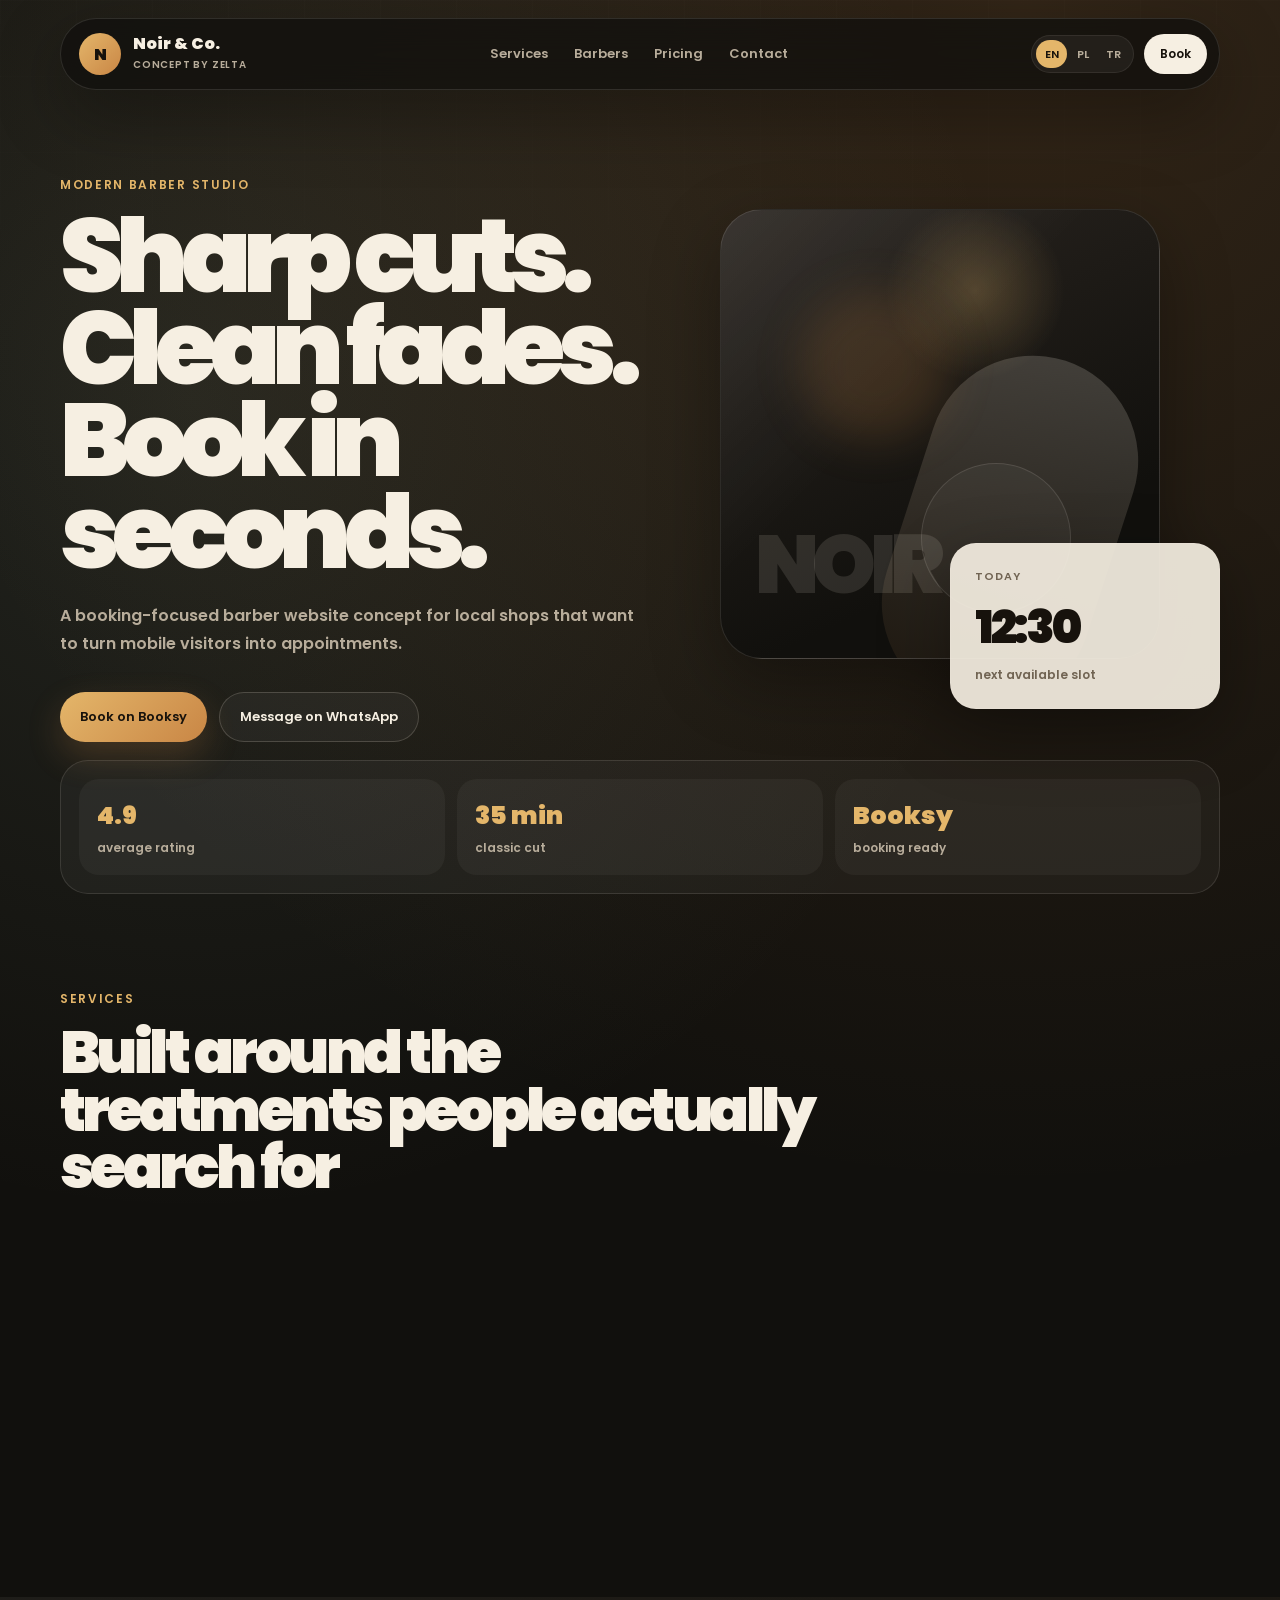
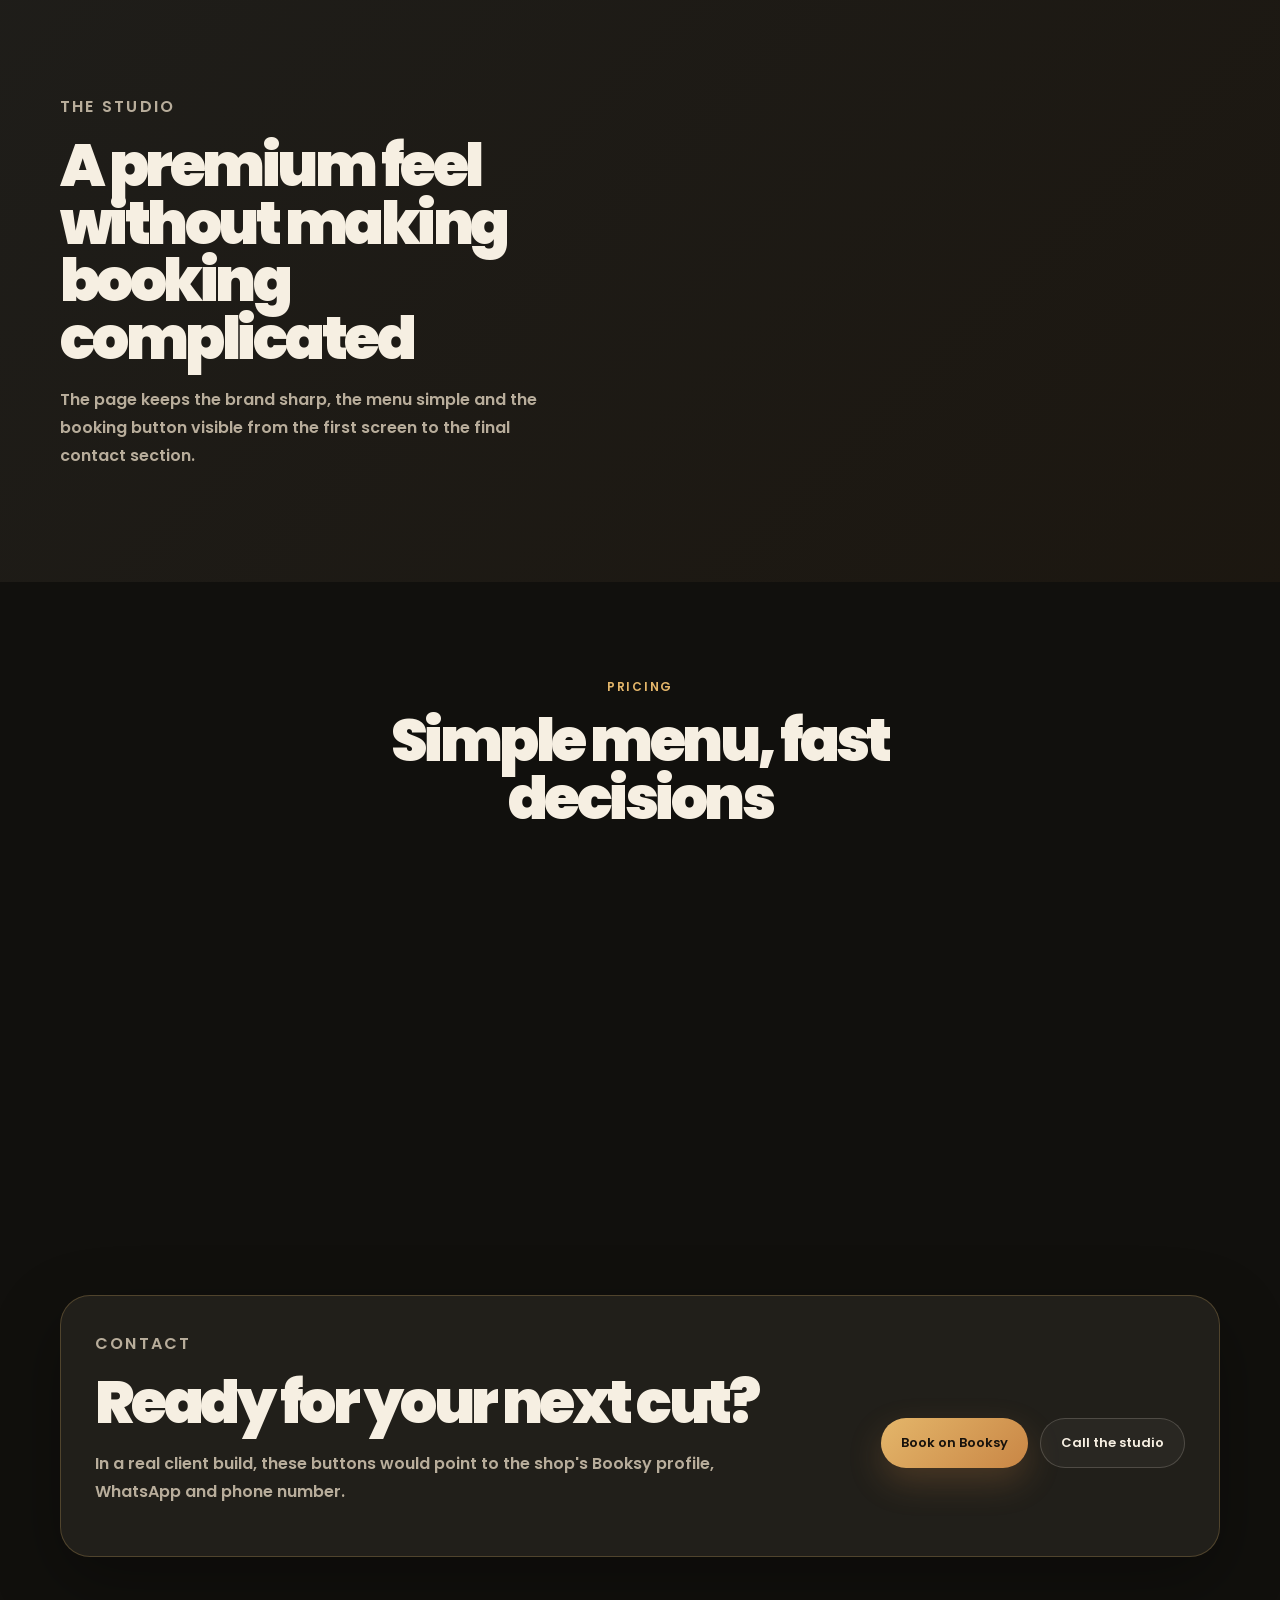
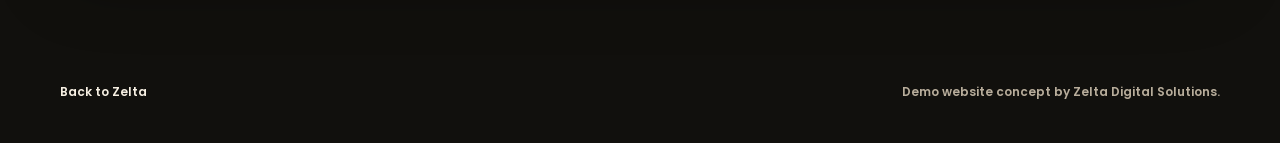
==== demo/barber/index.html @ 34daeede "Add multilingual barber demo site" ====
<!doctype html>
<html lang="en">
  <head>
    <meta charset="UTF-8" />
    <meta name="viewport" content="width=device-width, initial-scale=1.0" />
    <meta
      name="description"
      content="A multilingual barber shop website concept by Zelta with Booksy-focused booking, services, pricing and local trust sections."
    />
    <meta name="robots" content="index, follow, max-image-preview:large" />
    <meta name="referrer" content="strict-origin-when-cross-origin" />
    <meta
      http-equiv="Content-Security-Policy"
      content="default-src 'self'; base-uri 'none'; connect-src 'none'; font-src 'self'; form-action 'none'; frame-src 'none'; img-src 'self' data:; object-src 'none'; script-src 'self'; style-src 'self'; upgrade-insecure-requests"
    />
    <meta name="theme-color" content="#11100d" />
    <meta property="og:type" content="website" />
    <meta property="og:title" content="Noir & Co. Barber Studio | Concept by Zelta" />
    <meta
      property="og:description"
      content="Booking-focused barber website concept for local businesses."
    />
    <meta property="og:url" content="https://zelta.pl/demo/barber/" />
    <meta property="og:image" content="https://zelta.pl/assets/zelta-social-card.png" />
    <meta name="twitter:card" content="summary_large_image" />
    <meta name="twitter:title" content="Noir & Co. Barber Studio | Concept by Zelta" />
    <meta
      name="twitter:description"
      content="Booking-focused barber website concept for local businesses."
    />
    <link rel="canonical" href="https://zelta.pl/demo/barber/" />
    <link rel="icon" type="image/png" sizes="32x32" href="../../assets/favicon-32.png" />
    <link rel="apple-touch-icon" sizes="180x180" href="../../assets/apple-touch-icon.png" />
    <link
      rel="preload"
      href="../../assets/fonts/poppins-600.ttf"
      as="font"
      type="font/ttf"
      crossorigin
    />
    <title>Noir & Co. Barber Studio | Concept by Zelta</title>
    <link rel="stylesheet" href="barber.css?v=20260616-1" />
    <script src="barber.js?v=20260616-1" defer></script>
  </head>
  <body>
    <a class="skip-link" href="#main" data-i18n="skip">Skip to content</a>

    <header class="site-header">
      <nav class="nav shell" aria-label="Main navigation" data-i18n-aria-label="navLabel">
        <a class="brand" href="#hero" aria-label="Noir and Co. Barber Studio">
          <span class="brand-mark" aria-hidden="true">N</span>
          <span>
            <strong>Noir & Co.</strong>
            <small data-i18n="brandSub">Concept by Zelta</small>
          </span>
        </a>

        <div class="nav-links" id="nav-links">
          <a href="#services" data-i18n="navServices">Services</a>
          <a href="#barbers" data-i18n="navBarbers">Barbers</a>
          <a href="#pricing" data-i18n="navPricing">Pricing</a>
          <a href="#contact" data-i18n="navContact">Contact</a>
        </div>

        <div class="nav-actions">
          <div class="language-switch" aria-label="Language" data-i18n-aria-label="languageLabel">
            <button class="lang-btn active" type="button" data-lang="en" lang="en" aria-pressed="true">EN</button>
            <button class="lang-btn" type="button" data-lang="pl" lang="pl" aria-pressed="false">PL</button>
            <button class="lang-btn" type="button" data-lang="tr" lang="tr" aria-pressed="false">TR</button>
          </div>
          <a class="nav-book" href="#booking" data-i18n="navBook">Book</a>
          <button
            class="menu-button"
            type="button"
            aria-label="Open menu"
            aria-controls="nav-links"
            aria-expanded="false"
          >
            <span></span><span></span>
          </button>
        </div>
      </nav>
    </header>

    <main id="main">
      <section class="hero shell" id="hero">
        <div class="hero-copy">
          <p class="eyebrow" data-i18n="heroEyebrow">Modern barber studio</p>
          <h1 data-i18n="heroTitle">Sharp cuts. Clean fades. Book in seconds.</h1>
          <p data-i18n="heroCopy">
            A booking-focused barber website concept for local shops that want to turn mobile visitors
            into appointments.
          </p>
          <div class="hero-actions" id="booking">
            <a
              class="button button-primary"
              href="https://booksy.com/en-pl/"
              target="_blank"
              rel="noopener nofollow"
              data-i18n="booksyCta"
            >Book on Booksy</a>
            <a
              class="button button-secondary"
              href="https://wa.me/48123456789"
              target="_blank"
              rel="noopener nofollow"
              data-i18n="whatsappCta"
            >Message on WhatsApp</a>
          </div>
        </div>

        <div class="hero-card" aria-hidden="true">
          <div class="portrait-card">
            <span></span>
            <strong>NOIR</strong>
          </div>
          <div class="availability-card">
            <span data-i18n="today">Today</span>
            <strong>12:30</strong>
            <small data-i18n="availableSlot">next available slot</small>
          </div>
        </div>
      </section>

      <section class="proof-strip shell" aria-label="Studio highlights">
        <div><strong>4.9</strong><span data-i18n="proofRating">average rating</span></div>
        <div><strong>35 min</strong><span data-i18n="proofCut">classic cut</span></div>
        <div><strong>Booksy</strong><span data-i18n="proofBooking">booking ready</span></div>
      </section>

      <section class="section shell" id="services">
        <div class="section-heading">
          <p class="eyebrow" data-i18n="servicesKicker">Services</p>
          <h2 data-i18n="servicesTitle">Built around the treatments people actually search for</h2>
        </div>
        <div class="service-grid">
          <article class="service-card">
            <span>01</span>
            <h3 data-i18n="service1Title">Skin fade</h3>
            <p data-i18n="service1Copy">Clean gradient, detailed finish and neckline styling.</p>
          </article>
          <article class="service-card">
            <span>02</span>
            <h3 data-i18n="service2Title">Classic cut</h3>
            <p data-i18n="service2Copy">Everyday haircut shaped around face, hair type and routine.</p>
          </article>
          <article class="service-card">
            <span>03</span>
            <h3 data-i18n="service3Title">Beard trim</h3>
            <p data-i18n="service3Copy">Shape, line-up and finish for a sharper profile.</p>
          </article>
          <article class="service-card">
            <span>04</span>
            <h3 data-i18n="service4Title">Cut + beard</h3>
            <p data-i18n="service4Copy">The full appointment for a complete refresh.</p>
          </article>
        </div>
      </section>

      <section class="section look-section" id="barbers">
        <div class="shell look-grid">
          <div>
            <p class="eyebrow" data-i18n="barbersKicker">The studio</p>
            <h2 data-i18n="barbersTitle">A premium feel without making booking complicated</h2>
            <p data-i18n="barbersCopy">
              The page keeps the brand sharp, the menu simple and the booking button visible from the
              first screen to the final contact section.
            </p>
          </div>
          <div class="barber-cards">
            <article>
              <span>01</span>
              <strong data-i18n="barber1">Fade specialist</strong>
            </article>
            <article>
              <span>02</span>
              <strong data-i18n="barber2">Beard detailer</strong>
            </article>
            <article>
              <span>03</span>
              <strong data-i18n="barber3">Classic cuts</strong>
            </article>
          </div>
        </div>
      </section>

      <section class="section shell" id="pricing">
        <div class="section-heading centered">
          <p class="eyebrow" data-i18n="pricingKicker">Pricing</p>
          <h2 data-i18n="pricingTitle">Simple menu, fast decisions</h2>
        </div>
        <div class="price-list">
          <div><span data-i18n="price1Name">Skin fade</span><strong>90 PLN</strong></div>
          <div><span data-i18n="price2Name">Classic cut</span><strong>75 PLN</strong></div>
          <div><span data-i18n="price3Name">Beard trim</span><strong>55 PLN</strong></div>
          <div><span data-i18n="price4Name">Cut + beard</span><strong>130 PLN</strong></div>
        </div>
      </section>

      <section class="section contact-section" id="contact">
        <div class="shell contact-card">
          <div>
            <p class="eyebrow" data-i18n="contactKicker">Contact</p>
            <h2 data-i18n="contactTitle">Ready for your next cut?</h2>
            <p data-i18n="contactCopy">
              In a real client build, these buttons would point to the shop's Booksy profile,
              WhatsApp and phone number.
            </p>
          </div>
          <div class="contact-actions">
            <a
              class="button button-primary"
              href="https://booksy.com/en-pl/"
              target="_blank"
              rel="noopener nofollow"
              data-i18n="booksyCta"
            >Book on Booksy</a>
            <a class="button button-secondary" href="tel:+48123456789" data-i18n="callCta">Call the studio</a>
          </div>
        </div>
      </section>
    </main>

    <footer class="footer shell">
      <a href="../../" data-i18n="backToZelta">Back to Zelta</a>
      <span data-i18n="footerNote">Demo website concept by Zelta Digital Solutions.</span>
    </footer>
  </body>
</html>
---- demo/barber/barber.css ----
@font-face {
  font-family: "Poppins";
  src: url("../../assets/fonts/poppins-600.ttf") format("truetype");
  font-style: normal;
  font-weight: 600;
  font-display: swap;
}

@font-face {
  font-family: "Poppins";
  src: url("../../assets/fonts/poppins-900.ttf") format("truetype");
  font-style: normal;
  font-weight: 900;
  font-display: swap;
}

:root {
  --bg: #11100d;
  --panel: #181714;
  --panel-soft: #211f1a;
  --cream: #f6efe2;
  --muted: #b8ad9b;
  --line: rgba(246, 239, 226, 0.12);
  --copper: #c98645;
  --gold: #e4b66a;
  --sage: #9db197;
  --shadow: 0 24px 70px rgba(0, 0, 0, 0.32);
  --radius: 28px;
}

* {
  box-sizing: border-box;
}

html {
  scroll-behavior: smooth;
  scroll-padding-top: 110px;
}

body {
  margin: 0;
  color: var(--cream);
  background:
    radial-gradient(circle at 80% 0%, rgba(201, 134, 69, 0.18), transparent 34%),
    radial-gradient(circle at 15% 12%, rgba(157, 177, 151, 0.13), transparent 26%),
    var(--bg);
  font-family: "Poppins", system-ui, sans-serif;
  font-weight: 600;
  -webkit-font-smoothing: antialiased;
}

body::before {
  position: fixed;
  inset: 0;
  z-index: -1;
  content: "";
  opacity: 0.23;
  background-image: linear-gradient(rgba(255, 255, 255, 0.05) 1px, transparent 1px),
    linear-gradient(90deg, rgba(255, 255, 255, 0.05) 1px, transparent 1px);
  background-size: 76px 76px;
  mask-image: linear-gradient(to bottom, black, transparent 72%);
}

a {
  color: inherit;
  text-decoration: none;
}

button {
  font: inherit;
}

:focus-visible {
  outline: 3px solid var(--gold);
  outline-offset: 3px;
}

.shell {
  width: min(1160px, calc(100% - 40px));
  margin-inline: auto;
}

.skip-link {
  position: fixed;
  top: 12px;
  left: 12px;
  z-index: 1000;
  width: 1px;
  height: 1px;
  padding: 10px 16px;
  overflow: hidden;
  clip-path: inset(50%);
  border-radius: 999px;
  background: var(--cream);
  color: var(--bg);
}

.skip-link:focus-visible {
  width: auto;
  height: auto;
  overflow: visible;
  clip-path: none;
}

.site-header {
  position: fixed;
  top: 18px;
  right: 0;
  left: 0;
  z-index: 100;
}

.nav {
  display: flex;
  min-height: 72px;
  padding: 10px 12px 10px 18px;
  align-items: center;
  justify-content: space-between;
  gap: 20px;
  border: 1px solid rgba(246, 239, 226, 0.12);
  border-radius: 999px;
  background: rgba(17, 16, 13, 0.78);
  box-shadow: var(--shadow);
  backdrop-filter: blur(18px);
}

.brand {
  display: inline-flex;
  gap: 12px;
  align-items: center;
}

.brand-mark {
  display: grid;
  width: 42px;
  height: 42px;
  place-items: center;
  border-radius: 50%;
  background: linear-gradient(135deg, var(--gold), var(--copper));
  color: #17120c;
  font-weight: 900;
}

.brand strong,
.brand small {
  display: block;
}

.brand strong {
  font-size: 16px;
  line-height: 1;
}

.brand small {
  margin-top: 5px;
  color: var(--muted);
  font-size: 10px;
  letter-spacing: 0.08em;
  text-transform: uppercase;
}

.nav-links {
  display: flex;
  gap: 26px;
  align-items: center;
  color: var(--muted);
  font-size: 13px;
}

.nav-links a:hover,
.nav-links a:focus-visible {
  color: var(--cream);
}

.nav-actions {
  display: flex;
  gap: 10px;
  align-items: center;
}

.language-switch {
  display: flex;
  padding: 4px;
  border: 1px solid rgba(246, 239, 226, 0.08);
  border-radius: 999px;
  background: rgba(255, 255, 255, 0.05);
}

.lang-btn {
  min-width: 31px;
  height: 28px;
  padding: 0;
  color: var(--muted);
  border: 0;
  border-radius: 999px;
  background: transparent;
  cursor: pointer;
  font-size: 11px;
}

.lang-btn.active {
  color: #17120c;
  background: var(--gold);
}

.nav-book {
  padding: 11px 16px;
  border-radius: 999px;
  background: var(--cream);
  color: #17120c;
  font-size: 12px;
}

.menu-button {
  display: none;
}

.hero {
  display: grid;
  min-height: 760px;
  padding-top: 158px;
  grid-template-columns: minmax(0, 0.92fr) minmax(360px, 0.78fr);
  gap: 70px;
  align-items: center;
}

.eyebrow {
  margin: 0 0 16px;
  color: var(--gold);
  font-size: 12px;
  letter-spacing: 0.14em;
  text-transform: uppercase;
}

h1,
h2,
h3,
p {
  margin-top: 0;
}

h1 {
  max-width: 760px;
  margin-bottom: 24px;
  font-size: clamp(54px, 8vw, 104px);
  line-height: 0.9;
  letter-spacing: -0.075em;
}

h2 {
  margin-bottom: 18px;
  font-size: clamp(34px, 4.6vw, 62px);
  line-height: 0.98;
  letter-spacing: -0.06em;
}

.hero-copy > p:not(.eyebrow),
.look-grid p,
.contact-card p {
  max-width: 620px;
  color: var(--muted);
  font-size: 16px;
  line-height: 1.75;
}

.hero-actions,
.contact-actions {
  display: flex;
  margin-top: 34px;
  gap: 12px;
  flex-wrap: wrap;
}

.button {
  display: inline-flex;
  min-height: 50px;
  padding: 0 20px;
  align-items: center;
  justify-content: center;
  border-radius: 999px;
  font-size: 13px;
  transition:
    transform 0.2s ease,
    box-shadow 0.2s ease,
    border-color 0.2s ease;
}

.button:hover {
  transform: translateY(-2px);
}

.button-primary {
  background: linear-gradient(135deg, var(--gold), var(--copper));
  color: #17120c;
  box-shadow: 0 14px 34px rgba(201, 134, 69, 0.24);
}

.button-secondary {
  color: var(--cream);
  border: 1px solid rgba(246, 239, 226, 0.18);
  background: rgba(255, 255, 255, 0.04);
}

.hero-card {
  position: relative;
  min-height: 500px;
}

.portrait-card {
  position: absolute;
  inset: 0 12% 10% 0;
  overflow: hidden;
  border: 1px solid rgba(246, 239, 226, 0.12);
  border-radius: 42px;
  background:
    linear-gradient(135deg, rgba(255, 255, 255, 0.08), transparent 42%),
    radial-gradient(circle at 58% 18%, rgba(228, 182, 106, 0.26), transparent 20%),
    linear-gradient(155deg, #2a2520, #11100d 72%);
  box-shadow: var(--shadow);
}

.portrait-card::before,
.portrait-card::after {
  position: absolute;
  content: "";
  border-radius: 999px;
}

.portrait-card::before {
  right: 10%;
  bottom: -12%;
  width: 210px;
  height: 360px;
  rotate: 18deg;
  background: linear-gradient(180deg, rgba(246, 239, 226, 0.18), rgba(201, 134, 69, 0.08));
}

.portrait-card::after {
  top: 18%;
  left: 18%;
  width: 150px;
  height: 150px;
  background: rgba(201, 134, 69, 0.18);
  filter: blur(22px);
}

.portrait-card span {
  position: absolute;
  right: 20%;
  bottom: 10%;
  width: 150px;
  height: 150px;
  border: 1px solid rgba(246, 239, 226, 0.12);
  border-radius: 50%;
  background: rgba(255, 255, 255, 0.04);
}

.portrait-card strong {
  position: absolute;
  bottom: 32px;
  left: 34px;
  color: rgba(246, 239, 226, 0.12);
  font-size: 82px;
  letter-spacing: -0.08em;
}

.availability-card {
  position: absolute;
  right: 0;
  bottom: 0;
  width: min(270px, 72%);
  padding: 24px;
  border: 1px solid rgba(246, 239, 226, 0.12);
  border-radius: 26px;
  background: rgba(246, 239, 226, 0.92);
  color: #17120c;
  box-shadow: var(--shadow);
}

.availability-card span,
.availability-card small,
.availability-card strong {
  display: block;
}

.availability-card span {
  color: #716453;
  font-size: 11px;
  text-transform: uppercase;
  letter-spacing: 0.1em;
}

.availability-card strong {
  margin: 8px 0 4px;
  font-size: 46px;
  letter-spacing: -0.06em;
}

.availability-card small {
  color: #716453;
  font-size: 12px;
}

.proof-strip {
  display: grid;
  padding: 18px;
  grid-template-columns: repeat(3, 1fr);
  gap: 12px;
  border: 1px solid var(--line);
  border-radius: 28px;
  background: rgba(255, 255, 255, 0.04);
}

.proof-strip div {
  padding: 18px;
  border-radius: 20px;
  background: rgba(255, 255, 255, 0.04);
}

.proof-strip strong,
.proof-strip span {
  display: block;
}

.proof-strip strong {
  color: var(--gold);
  font-size: 25px;
}

.proof-strip span {
  margin-top: 4px;
  color: var(--muted);
  font-size: 12px;
}

.section {
  padding-top: 96px;
  padding-bottom: 96px;
}

.section-heading {
  max-width: 760px;
  margin-bottom: 34px;
}

.centered {
  margin-right: auto;
  margin-left: auto;
  text-align: center;
}

.service-grid {
  display: grid;
  grid-template-columns: repeat(4, 1fr);
  gap: 14px;
}

.service-card {
  min-height: 270px;
  padding: 24px;
  border: 1px solid var(--line);
  border-radius: 26px;
  background: rgba(255, 255, 255, 0.045);
}

.service-card span {
  color: var(--gold);
  font-size: 12px;
}

.service-card h3 {
  margin: 70px 0 12px;
  font-size: 24px;
}

.service-card p {
  color: var(--muted);
  font-size: 13px;
  line-height: 1.6;
}

.look-section {
  background: linear-gradient(135deg, rgba(246, 239, 226, 0.06), rgba(201, 134, 69, 0.06));
}

.look-grid {
  display: grid;
  grid-template-columns: 0.9fr 1.1fr;
  gap: 60px;
  align-items: center;
}

.barber-cards {
  display: grid;
  gap: 14px;
}

.barber-cards article {
  display: flex;
  min-height: 110px;
  padding: 24px;
  align-items: center;
  justify-content: space-between;
  border: 1px solid var(--line);
  border-radius: 24px;
  background: var(--panel);
}

.barber-cards span {
  color: var(--muted);
}

.barber-cards strong {
  color: var(--cream);
  font-size: 24px;
}

.price-list {
  display: grid;
  max-width: 820px;
  margin: 0 auto;
  gap: 10px;
}

.price-list div {
  display: flex;
  padding: 20px 24px;
  align-items: center;
  justify-content: space-between;
  border: 1px solid var(--line);
  border-radius: 20px;
  background: rgba(255, 255, 255, 0.04);
}

.price-list span {
  color: var(--cream);
}

.price-list strong {
  color: var(--gold);
}

.contact-section {
  padding-top: 40px;
}

.contact-card {
  display: grid;
  padding: 34px;
  grid-template-columns: 1fr auto;
  gap: 30px;
  align-items: center;
  border: 1px solid rgba(228, 182, 106, 0.24);
  border-radius: 30px;
  background: var(--panel-soft);
  box-shadow: var(--shadow);
}

.footer {
  display: flex;
  padding: 30px 0 42px;
  justify-content: space-between;
  gap: 20px;
  color: var(--muted);
  font-size: 12px;
}

.footer a {
  color: var(--cream);
}

@media (max-width: 960px) {
  .nav-links,
  .nav-book {
    display: none;
  }

  .menu-button {
    display: grid;
    width: 42px;
    height: 42px;
    padding: 0;
    place-content: center;
    gap: 5px;
    border: 0;
    border-radius: 50%;
    background: var(--gold);
    cursor: pointer;
  }

  .menu-button span {
    width: 16px;
    height: 2px;
    background: #17120c;
  }

  .nav-links {
    position: absolute;
    top: 78px;
    right: 20px;
    left: 20px;
    padding: 18px;
    flex-direction: column;
    align-items: stretch;
    border: 1px solid var(--line);
    border-radius: 22px;
    background: rgba(17, 16, 13, 0.97);
    text-align: center;
  }

  .nav-links.open {
    display: flex;
  }

  .hero,
  .look-grid,
  .contact-card {
    grid-template-columns: 1fr;
  }

  .hero {
    min-height: auto;
    padding-top: 132px;
    padding-bottom: 60px;
    gap: 42px;
  }

  .service-grid {
    grid-template-columns: repeat(2, 1fr);
  }
}

@media (max-width: 620px) {
  .shell {
    width: min(100% - 28px, 1160px);
  }

  .nav {
    border-radius: 24px;
  }

  .brand strong {
    font-size: 14px;
  }

  .brand small {
    font-size: 8px;
  }

  h1 {
    font-size: 54px;
  }

  .hero-actions,
  .contact-actions,
  .footer {
    flex-direction: column;
  }

  .button {
    width: 100%;
  }

  .hero-card {
    min-height: 420px;
  }

  .portrait-card {
    inset: 0;
  }

  .availability-card {
    right: 16px;
    bottom: -24px;
  }

  .proof-strip,
  .service-grid {
    grid-template-columns: 1fr;
  }

  .section {
    padding-top: 70px;
    padding-bottom: 70px;
  }

  .contact-card {
    padding: 24px;
  }
}

@media (prefers-reduced-motion: no-preference) {
  .service-card,
  .barber-cards article,
  .price-list div {
    opacity: 0;
    transform: translateY(18px);
    transition:
      opacity 0.55s ease,
      transform 0.55s ease;
  }

  .service-card.is-visible,
  .barber-cards article.is-visible,
  .price-list div.is-visible {
    opacity: 1;
    transform: translateY(0);
  }
}
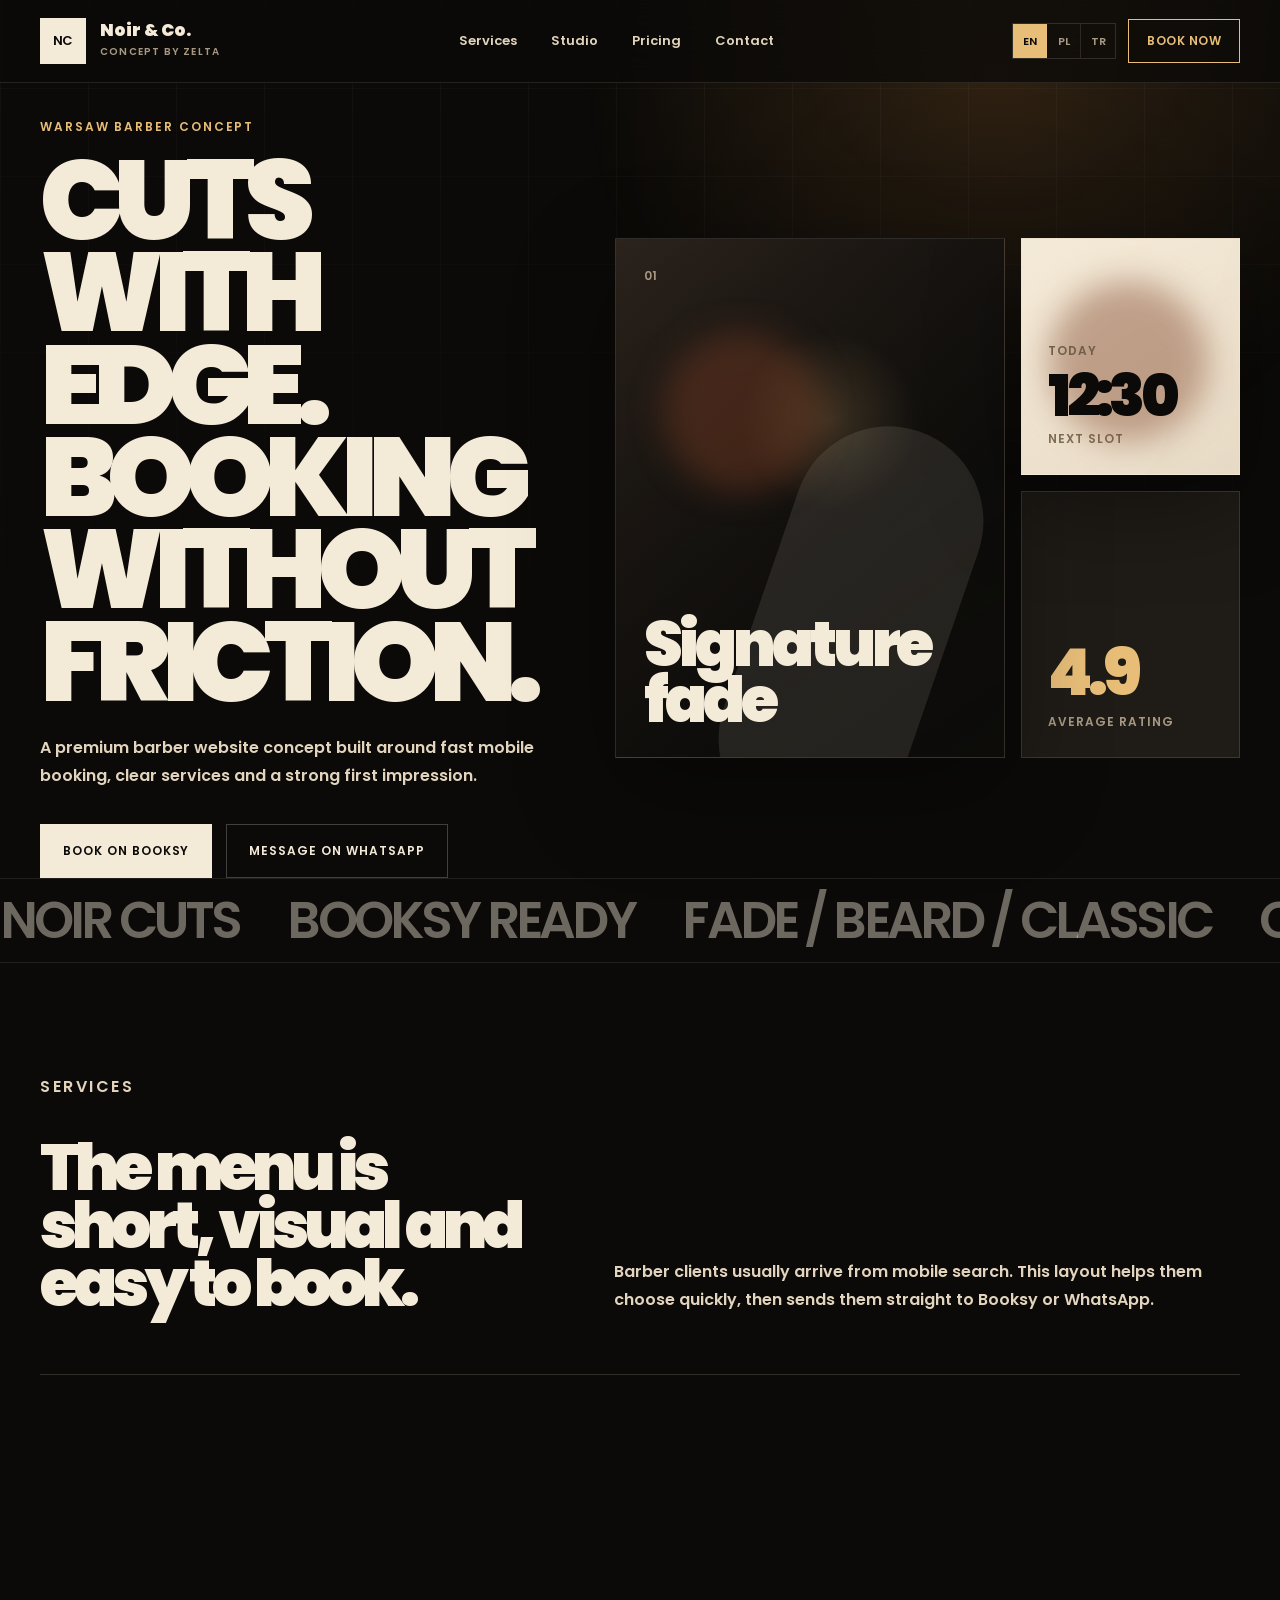
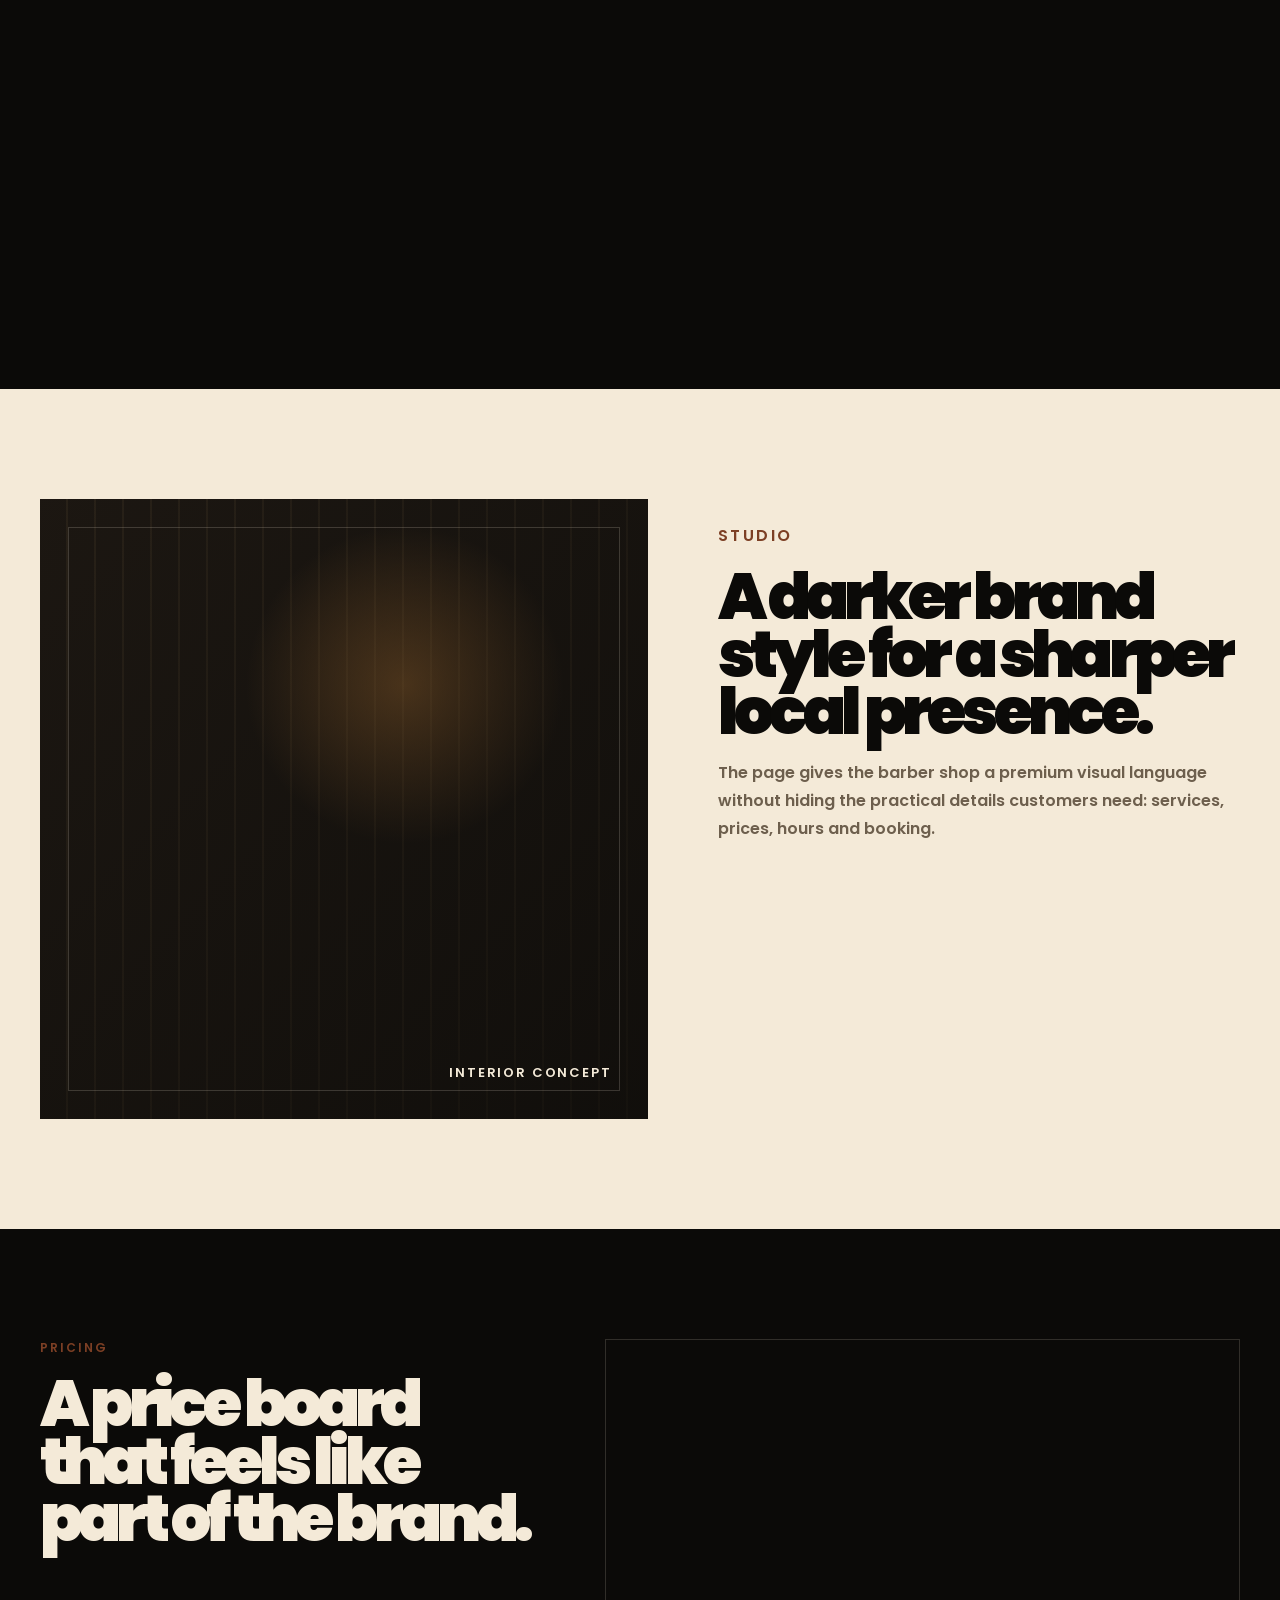
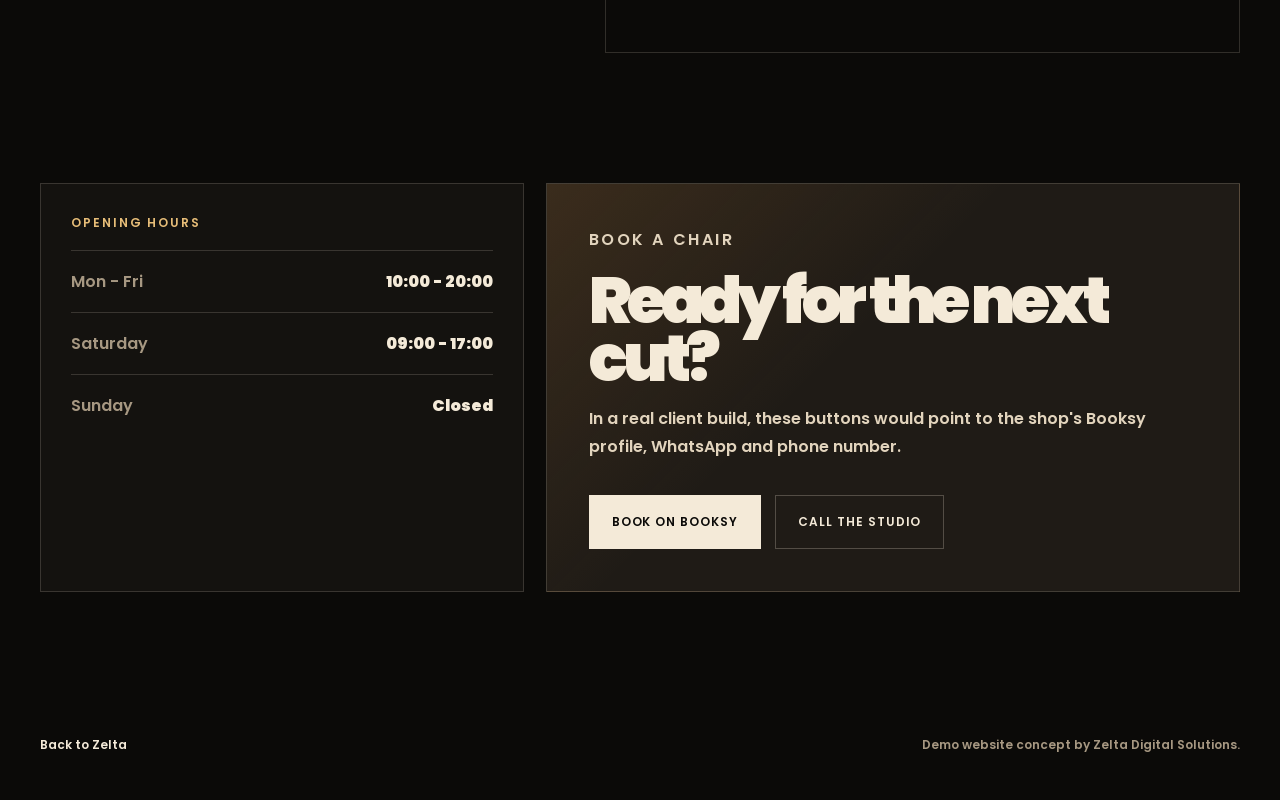
==== commit 910ed604: "Redesign barber demo concept" ====
--- a/demo/barber/index.html
+++ b/demo/barber/index.html
@@ -13,7 +13,7 @@
       http-equiv="Content-Security-Policy"
       content="default-src 'self'; base-uri 'none'; connect-src 'none'; font-src 'self'; form-action 'none'; frame-src 'none'; img-src 'self' data:; object-src 'none'; script-src 'self'; style-src 'self'; upgrade-insecure-requests"
     />
-    <meta name="theme-color" content="#11100d" />
+    <meta name="theme-color" content="#0b0a08" />
     <meta property="og:type" content="website" />
     <meta property="og:title" content="Noir & Co. Barber Studio | Concept by Zelta" />
     <meta
@@ -39,8 +39,8 @@
       crossorigin
     />
     <title>Noir & Co. Barber Studio | Concept by Zelta</title>
-    <link rel="stylesheet" href="barber.css?v=20260616-1" />
-    <script src="barber.js?v=20260616-1" defer></script>
+    <link rel="stylesheet" href="barber.css?v=20260616-2" />
+    <script src="barber.js?v=20260616-2" defer></script>
   </head>
   <body>
     <a class="skip-link" href="#main" data-i18n="skip">Skip to content</a>
@@ -48,7 +48,7 @@
     <header class="site-header">
       <nav class="nav shell" aria-label="Main navigation" data-i18n-aria-label="navLabel">
         <a class="brand" href="#hero" aria-label="Noir and Co. Barber Studio">
-          <span class="brand-mark" aria-hidden="true">N</span>
+          <span class="brand-mark" aria-hidden="true">NC</span>
           <span>
             <strong>Noir & Co.</strong>
             <small data-i18n="brandSub">Concept by Zelta</small>
@@ -57,7 +57,7 @@
 
         <div class="nav-links" id="nav-links">
           <a href="#services" data-i18n="navServices">Services</a>
-          <a href="#barbers" data-i18n="navBarbers">Barbers</a>
+          <a href="#studio" data-i18n="navStudio">Studio</a>
           <a href="#pricing" data-i18n="navPricing">Pricing</a>
           <a href="#contact" data-i18n="navContact">Contact</a>
         </div>
@@ -68,7 +68,7 @@
             <button class="lang-btn" type="button" data-lang="pl" lang="pl" aria-pressed="false">PL</button>
             <button class="lang-btn" type="button" data-lang="tr" lang="tr" aria-pressed="false">TR</button>
           </div>
-          <a class="nav-book" href="#booking" data-i18n="navBook">Book</a>
+          <a class="nav-book" href="#booking" data-i18n="navBook">Book now</a>
           <button
             class="menu-button"
             type="button"
@@ -83,139 +83,169 @@
     </header>
 
     <main id="main">
-      <section class="hero shell" id="hero">
-        <div class="hero-copy">
-          <p class="eyebrow" data-i18n="heroEyebrow">Modern barber studio</p>
-          <h1 data-i18n="heroTitle">Sharp cuts. Clean fades. Book in seconds.</h1>
-          <p data-i18n="heroCopy">
-            A booking-focused barber website concept for local shops that want to turn mobile visitors
-            into appointments.
-          </p>
-          <div class="hero-actions" id="booking">
-            <a
-              class="button button-primary"
-              href="https://booksy.com/en-pl/"
-              target="_blank"
-              rel="noopener nofollow"
-              data-i18n="booksyCta"
-            >Book on Booksy</a>
-            <a
-              class="button button-secondary"
-              href="https://wa.me/48123456789"
-              target="_blank"
-              rel="noopener nofollow"
-              data-i18n="whatsappCta"
-            >Message on WhatsApp</a>
-          </div>
-        </div>
-
-        <div class="hero-card" aria-hidden="true">
-          <div class="portrait-card">
-            <span></span>
-            <strong>NOIR</strong>
-          </div>
-          <div class="availability-card">
-            <span data-i18n="today">Today</span>
-            <strong>12:30</strong>
-            <small data-i18n="availableSlot">next available slot</small>
-          </div>
-        </div>
-      </section>
-
-      <section class="proof-strip shell" aria-label="Studio highlights">
-        <div><strong>4.9</strong><span data-i18n="proofRating">average rating</span></div>
-        <div><strong>35 min</strong><span data-i18n="proofCut">classic cut</span></div>
-        <div><strong>Booksy</strong><span data-i18n="proofBooking">booking ready</span></div>
-      </section>
-
-      <section class="section shell" id="services">
-        <div class="section-heading">
-          <p class="eyebrow" data-i18n="servicesKicker">Services</p>
-          <h2 data-i18n="servicesTitle">Built around the treatments people actually search for</h2>
-        </div>
-        <div class="service-grid">
-          <article class="service-card">
-            <span>01</span>
-            <h3 data-i18n="service1Title">Skin fade</h3>
-            <p data-i18n="service1Copy">Clean gradient, detailed finish and neckline styling.</p>
-          </article>
-          <article class="service-card">
-            <span>02</span>
-            <h3 data-i18n="service2Title">Classic cut</h3>
-            <p data-i18n="service2Copy">Everyday haircut shaped around face, hair type and routine.</p>
-          </article>
-          <article class="service-card">
-            <span>03</span>
-            <h3 data-i18n="service3Title">Beard trim</h3>
-            <p data-i18n="service3Copy">Shape, line-up and finish for a sharper profile.</p>
-          </article>
-          <article class="service-card">
-            <span>04</span>
-            <h3 data-i18n="service4Title">Cut + beard</h3>
-            <p data-i18n="service4Copy">The full appointment for a complete refresh.</p>
-          </article>
-        </div>
-      </section>
-
-      <section class="section look-section" id="barbers">
-        <div class="shell look-grid">
+      <section class="hero" id="hero">
+        <div class="shell hero-grid">
+          <div class="hero-copy">
+            <p class="eyebrow" data-i18n="heroEyebrow">Warsaw barber concept</p>
+            <h1 data-i18n="heroTitle">Cuts with edge. Booking without friction.</h1>
+            <p data-i18n="heroCopy">
+              A premium barber website concept built around fast mobile booking, clear services and
+              a strong first impression.
+            </p>
+            <div class="hero-actions" id="booking">
+              <a
+                class="button button-primary"
+                href="https://booksy.com/en-pl/"
+                target="_blank"
+                rel="noopener nofollow"
+                data-i18n="booksyCta"
+              >Book on Booksy</a>
+              <a
+                class="button button-ghost"
+                href="https://wa.me/48123456789"
+                target="_blank"
+                rel="noopener nofollow"
+                data-i18n="whatsappCta"
+              >Message on WhatsApp</a>
+            </div>
+          </div>
+
+          <div class="hero-visual" aria-hidden="true">
+            <div class="photo-window photo-window-large">
+              <span>01</span>
+              <strong data-i18n="visualCut">Signature fade</strong>
+            </div>
+            <div class="photo-stack">
+              <div class="photo-window photo-window-small">
+                <span data-i18n="today">Today</span>
+                <strong>12:30</strong>
+                <small data-i18n="availableSlot">next slot</small>
+              </div>
+              <div class="rating-card">
+                <strong>4.9</strong>
+                <span data-i18n="proofRating">average rating</span>
+              </div>
+            </div>
+          </div>
+        </div>
+        <div class="hero-marquee" aria-hidden="true">
+          <span>NOIR CUTS</span>
+          <span>BOOKSY READY</span>
+          <span>FADE / BEARD / CLASSIC</span>
+          <span>CONCEPT BY ZELTA</span>
+        </div>
+      </section>
+
+      <section class="section service-section" id="services">
+        <div class="shell">
+          <div class="split-heading">
+            <p class="eyebrow" data-i18n="servicesKicker">Services</p>
+            <h2 data-i18n="servicesTitle">The menu is short, visual and easy to book.</h2>
+            <p data-i18n="servicesCopy">
+              Barber clients usually arrive from mobile search. This layout helps them choose quickly,
+              then sends them straight to Booksy or WhatsApp.
+            </p>
+          </div>
+
+          <div class="service-menu">
+            <article class="service-row">
+              <span>01</span>
+              <h3 data-i18n="service1Title">Skin fade</h3>
+              <p data-i18n="service1Copy">Clean gradient, detailed finish and neckline styling.</p>
+              <strong>90 PLN</strong>
+            </article>
+            <article class="service-row">
+              <span>02</span>
+              <h3 data-i18n="service2Title">Classic cut</h3>
+              <p data-i18n="service2Copy">Everyday haircut shaped around face, hair type and routine.</p>
+              <strong>75 PLN</strong>
+            </article>
+            <article class="service-row">
+              <span>03</span>
+              <h3 data-i18n="service3Title">Beard trim</h3>
+              <p data-i18n="service3Copy">Shape, line-up and finish for a sharper profile.</p>
+              <strong>55 PLN</strong>
+            </article>
+            <article class="service-row">
+              <span>04</span>
+              <h3 data-i18n="service4Title">Cut + beard</h3>
+              <p data-i18n="service4Copy">The full appointment for a complete refresh.</p>
+              <strong>130 PLN</strong>
+            </article>
+          </div>
+        </div>
+      </section>
+
+      <section class="section studio-section" id="studio">
+        <div class="shell studio-grid">
+          <div class="studio-image" aria-hidden="true">
+            <span data-i18n="studioImage">Interior concept</span>
+          </div>
+          <div class="studio-copy">
+            <p class="eyebrow" data-i18n="studioKicker">Studio</p>
+            <h2 data-i18n="studioTitle">A darker brand style for a sharper local presence.</h2>
+            <p data-i18n="studioCopy">
+              The page gives the barber shop a premium visual language without hiding the practical
+              details customers need: services, prices, hours and booking.
+            </p>
+            <div class="feature-list">
+              <div>
+                <span>01</span>
+                <strong data-i18n="feature1">Booksy-first booking flow</strong>
+              </div>
+              <div>
+                <span>02</span>
+                <strong data-i18n="feature2">WhatsApp and phone shortcuts</strong>
+              </div>
+              <div>
+                <span>03</span>
+                <strong data-i18n="feature3">Mobile-first service menu</strong>
+              </div>
+            </div>
+          </div>
+        </div>
+      </section>
+
+      <section class="section pricing-section" id="pricing">
+        <div class="shell pricing-grid">
           <div>
-            <p class="eyebrow" data-i18n="barbersKicker">The studio</p>
-            <h2 data-i18n="barbersTitle">A premium feel without making booking complicated</h2>
-            <p data-i18n="barbersCopy">
-              The page keeps the brand sharp, the menu simple and the booking button visible from the
-              first screen to the final contact section.
-            </p>
-          </div>
-          <div class="barber-cards">
-            <article>
-              <span>01</span>
-              <strong data-i18n="barber1">Fade specialist</strong>
-            </article>
-            <article>
-              <span>02</span>
-              <strong data-i18n="barber2">Beard detailer</strong>
-            </article>
-            <article>
-              <span>03</span>
-              <strong data-i18n="barber3">Classic cuts</strong>
-            </article>
-          </div>
-        </div>
-      </section>
-
-      <section class="section shell" id="pricing">
-        <div class="section-heading centered">
-          <p class="eyebrow" data-i18n="pricingKicker">Pricing</p>
-          <h2 data-i18n="pricingTitle">Simple menu, fast decisions</h2>
-        </div>
-        <div class="price-list">
-          <div><span data-i18n="price1Name">Skin fade</span><strong>90 PLN</strong></div>
-          <div><span data-i18n="price2Name">Classic cut</span><strong>75 PLN</strong></div>
-          <div><span data-i18n="price3Name">Beard trim</span><strong>55 PLN</strong></div>
-          <div><span data-i18n="price4Name">Cut + beard</span><strong>130 PLN</strong></div>
+            <p class="eyebrow" data-i18n="pricingKicker">Pricing</p>
+            <h2 data-i18n="pricingTitle">A price board that feels like part of the brand.</h2>
+          </div>
+          <div class="price-board">
+            <div><span data-i18n="price1Name">Skin fade</span><strong>90 PLN</strong></div>
+            <div><span data-i18n="price2Name">Classic cut</span><strong>75 PLN</strong></div>
+            <div><span data-i18n="price3Name">Beard trim</span><strong>55 PLN</strong></div>
+            <div><span data-i18n="price4Name">Cut + beard</span><strong>130 PLN</strong></div>
+          </div>
         </div>
       </section>
 
       <section class="section contact-section" id="contact">
-        <div class="shell contact-card">
-          <div>
-            <p class="eyebrow" data-i18n="contactKicker">Contact</p>
-            <h2 data-i18n="contactTitle">Ready for your next cut?</h2>
+        <div class="shell contact-grid">
+          <div class="hours-card">
+            <p class="eyebrow" data-i18n="hoursKicker">Opening hours</p>
+            <div><span data-i18n="hoursWeek">Mon - Fri</span><strong>10:00 - 20:00</strong></div>
+            <div><span data-i18n="hoursSat">Saturday</span><strong>09:00 - 17:00</strong></div>
+            <div><span data-i18n="hoursSun">Sunday</span><strong data-i18n="closed">Closed</strong></div>
+          </div>
+          <div class="booking-panel">
+            <p class="eyebrow" data-i18n="contactKicker">Book a chair</p>
+            <h2 data-i18n="contactTitle">Ready for the next cut?</h2>
             <p data-i18n="contactCopy">
               In a real client build, these buttons would point to the shop's Booksy profile,
               WhatsApp and phone number.
             </p>
-          </div>
-          <div class="contact-actions">
-            <a
-              class="button button-primary"
-              href="https://booksy.com/en-pl/"
-              target="_blank"
-              rel="noopener nofollow"
-              data-i18n="booksyCta"
-            >Book on Booksy</a>
-            <a class="button button-secondary" href="tel:+48123456789" data-i18n="callCta">Call the studio</a>
+            <div class="contact-actions">
+              <a
+                class="button button-primary"
+                href="https://booksy.com/en-pl/"
+                target="_blank"
+                rel="noopener nofollow"
+                data-i18n="booksyCta"
+              >Book on Booksy</a>
+              <a class="button button-ghost" href="tel:+48123456789" data-i18n="callCta">Call the studio</a>
+            </div>
           </div>
         </div>
       </section>
--- a/demo/barber/barber.css
+++ b/demo/barber/barber.css
@@ -15,17 +15,17 @@
 }
 
 :root {
-  --bg: #11100d;
-  --panel: #181714;
-  --panel-soft: #211f1a;
-  --cream: #f6efe2;
-  --muted: #b8ad9b;
-  --line: rgba(246, 239, 226, 0.12);
-  --copper: #c98645;
-  --gold: #e4b66a;
-  --sage: #9db197;
-  --shadow: 0 24px 70px rgba(0, 0, 0, 0.32);
-  --radius: 28px;
+  --ink: #0b0a08;
+  --charcoal: #14120f;
+  --charcoal-2: #1f1b16;
+  --paper: #f4ead8;
+  --paper-soft: #e2d4bd;
+  --muted: #a79882;
+  --line: rgba(244, 234, 216, 0.16);
+  --amber: #c9853c;
+  --amber-light: #e7bd78;
+  --rust: #7c3f24;
+  --shadow: 0 32px 90px rgba(0, 0, 0, 0.34);
 }
 
 * {
@@ -39,11 +39,8 @@
 
 body {
   margin: 0;
-  color: var(--cream);
-  background:
-    radial-gradient(circle at 80% 0%, rgba(201, 134, 69, 0.18), transparent 34%),
-    radial-gradient(circle at 15% 12%, rgba(157, 177, 151, 0.13), transparent 26%),
-    var(--bg);
+  color: var(--paper);
+  background: var(--ink);
   font-family: "Poppins", system-ui, sans-serif;
   font-weight: 600;
   -webkit-font-smoothing: antialiased;
@@ -54,11 +51,12 @@
   inset: 0;
   z-index: -1;
   content: "";
-  opacity: 0.23;
-  background-image: linear-gradient(rgba(255, 255, 255, 0.05) 1px, transparent 1px),
-    linear-gradient(90deg, rgba(255, 255, 255, 0.05) 1px, transparent 1px);
-  background-size: 76px 76px;
-  mask-image: linear-gradient(to bottom, black, transparent 72%);
+  background:
+    linear-gradient(90deg, rgba(255, 255, 255, 0.035) 1px, transparent 1px),
+    linear-gradient(rgba(255, 255, 255, 0.026) 1px, transparent 1px),
+    radial-gradient(circle at 78% 8%, rgba(201, 133, 60, 0.22), transparent 32%);
+  background-size: 88px 88px, 88px 88px, auto;
+  mask-image: linear-gradient(to bottom, black, transparent 76%);
 }
 
 a {
@@ -71,12 +69,12 @@
 }
 
 :focus-visible {
-  outline: 3px solid var(--gold);
-  outline-offset: 3px;
+  outline: 3px solid var(--amber-light);
+  outline-offset: 4px;
 }
 
 .shell {
-  width: min(1160px, calc(100% - 40px));
+  width: min(1200px, calc(100% - 40px));
   margin-inline: auto;
 }
 
@@ -90,9 +88,8 @@
   padding: 10px 16px;
   overflow: hidden;
   clip-path: inset(50%);
-  border-radius: 999px;
-  background: var(--cream);
-  color: var(--bg);
+  background: var(--paper);
+  color: var(--ink);
 }
 
 .skip-link:focus-visible {
@@ -104,41 +101,39 @@
 
 .site-header {
   position: fixed;
-  top: 18px;
+  top: 0;
   right: 0;
   left: 0;
   z-index: 100;
+  border-bottom: 1px solid rgba(244, 234, 216, 0.1);
+  background: rgba(11, 10, 8, 0.76);
+  backdrop-filter: blur(18px);
 }
 
 .nav {
-  display: flex;
-  min-height: 72px;
-  padding: 10px 12px 10px 18px;
+  display: grid;
+  min-height: 82px;
+  grid-template-columns: auto 1fr auto;
+  gap: 28px;
   align-items: center;
-  justify-content: space-between;
-  gap: 20px;
-  border: 1px solid rgba(246, 239, 226, 0.12);
-  border-radius: 999px;
-  background: rgba(17, 16, 13, 0.78);
-  box-shadow: var(--shadow);
-  backdrop-filter: blur(18px);
 }
 
 .brand {
   display: inline-flex;
-  gap: 12px;
+  gap: 14px;
   align-items: center;
 }
 
 .brand-mark {
   display: grid;
-  width: 42px;
-  height: 42px;
+  width: 46px;
+  height: 46px;
   place-items: center;
-  border-radius: 50%;
-  background: linear-gradient(135deg, var(--gold), var(--copper));
-  color: #17120c;
-  font-weight: 900;
+  border: 1px solid rgba(244, 234, 216, 0.28);
+  background: var(--paper);
+  color: var(--ink);
+  font-size: 13px;
+  letter-spacing: -0.06em;
 }
 
 .brand strong,
@@ -147,7 +142,7 @@
 }
 
 .brand strong {
-  font-size: 16px;
+  font-size: 17px;
   line-height: 1;
 }
 
@@ -155,60 +150,81 @@
   margin-top: 5px;
   color: var(--muted);
   font-size: 10px;
-  letter-spacing: 0.08em;
+  letter-spacing: 0.12em;
   text-transform: uppercase;
 }
 
 .nav-links {
   display: flex;
-  gap: 26px;
-  align-items: center;
-  color: var(--muted);
+  justify-content: center;
+  gap: 34px;
+  color: var(--paper-soft);
   font-size: 13px;
 }
 
-.nav-links a:hover,
-.nav-links a:focus-visible {
-  color: var(--cream);
+.nav-links a {
+  position: relative;
+}
+
+.nav-links a::after {
+  position: absolute;
+  right: 0;
+  bottom: -8px;
+  left: 0;
+  height: 1px;
+  content: "";
+  background: var(--amber-light);
+  transform: scaleX(0);
+  transform-origin: right;
+  transition: transform 0.22s ease;
+}
+
+.nav-links a:hover::after,
+.nav-links a:focus-visible::after {
+  transform: scaleX(1);
+  transform-origin: left;
 }
 
 .nav-actions {
   display: flex;
-  gap: 10px;
+  gap: 12px;
   align-items: center;
+  justify-content: end;
 }
 
 .language-switch {
   display: flex;
-  padding: 4px;
-  border: 1px solid rgba(246, 239, 226, 0.08);
-  border-radius: 999px;
-  background: rgba(255, 255, 255, 0.05);
+  border: 1px solid rgba(244, 234, 216, 0.14);
 }
 
 .lang-btn {
-  min-width: 31px;
-  height: 28px;
+  min-width: 34px;
+  height: 34px;
   padding: 0;
   color: var(--muted);
   border: 0;
-  border-radius: 999px;
+  border-right: 1px solid rgba(244, 234, 216, 0.12);
   background: transparent;
   cursor: pointer;
   font-size: 11px;
 }
 
+.lang-btn:last-child {
+  border-right: 0;
+}
+
 .lang-btn.active {
-  color: #17120c;
-  background: var(--gold);
+  color: var(--ink);
+  background: var(--amber-light);
 }
 
 .nav-book {
-  padding: 11px 16px;
-  border-radius: 999px;
-  background: var(--cream);
-  color: #17120c;
+  padding: 12px 18px;
+  border: 1px solid var(--amber-light);
+  color: var(--amber-light);
   font-size: 12px;
+  letter-spacing: 0.04em;
+  text-transform: uppercase;
 }
 
 .menu-button {
@@ -216,19 +232,33 @@
 }
 
 .hero {
-  display: grid;
-  min-height: 760px;
-  padding-top: 158px;
-  grid-template-columns: minmax(0, 0.92fr) minmax(360px, 0.78fr);
-  gap: 70px;
+  position: relative;
+  min-height: 850px;
+  padding-top: 118px;
+  overflow: hidden;
+}
+
+.hero::before {
+  position: absolute;
+  inset: 82px 0 auto;
+  height: 1px;
+  content: "";
+  background: rgba(244, 234, 216, 0.1);
+}
+
+.hero-grid {
+  display: grid;
+  min-height: 680px;
+  grid-template-columns: minmax(0, 0.82fr) minmax(460px, 1fr);
+  gap: 62px;
   align-items: center;
 }
 
 .eyebrow {
-  margin: 0 0 16px;
-  color: var(--gold);
+  margin: 0 0 18px;
+  color: var(--amber-light);
   font-size: 12px;
-  letter-spacing: 0.14em;
+  letter-spacing: 0.16em;
   text-transform: uppercase;
 }
 
@@ -240,25 +270,31 @@
 }
 
 h1 {
-  max-width: 760px;
-  margin-bottom: 24px;
-  font-size: clamp(54px, 8vw, 104px);
+  max-width: 790px;
+  margin-bottom: 26px;
+  font-size: clamp(58px, 8.8vw, 126px);
+  line-height: 0.82;
+  letter-spacing: -0.085em;
+  text-transform: uppercase;
+}
+
+h2 {
+  margin-bottom: 18px;
+  font-size: clamp(38px, 5vw, 74px);
   line-height: 0.9;
   letter-spacing: -0.075em;
 }
 
-h2 {
-  margin-bottom: 18px;
-  font-size: clamp(34px, 4.6vw, 62px);
-  line-height: 0.98;
-  letter-spacing: -0.06em;
+h3 {
+  margin-bottom: 0;
 }
 
 .hero-copy > p:not(.eyebrow),
-.look-grid p,
-.contact-card p {
+.split-heading p,
+.studio-copy p,
+.booking-panel p {
   max-width: 620px;
-  color: var(--muted);
+  color: var(--paper-soft);
   font-size: 16px;
   line-height: 1.75;
 }
@@ -267,22 +303,25 @@
 .contact-actions {
   display: flex;
   margin-top: 34px;
-  gap: 12px;
+  gap: 14px;
   flex-wrap: wrap;
 }
 
 .button {
   display: inline-flex;
-  min-height: 50px;
-  padding: 0 20px;
+  min-height: 54px;
+  padding: 0 22px;
   align-items: center;
   justify-content: center;
-  border-radius: 999px;
-  font-size: 13px;
+  border: 1px solid transparent;
+  font-size: 12px;
+  letter-spacing: 0.08em;
+  text-transform: uppercase;
   transition:
-    transform 0.2s ease,
-    box-shadow 0.2s ease,
-    border-color 0.2s ease;
+    transform 0.22s ease,
+    background 0.22s ease,
+    color 0.22s ease,
+    border-color 0.22s ease;
 }
 
 .button:hover {
@@ -290,275 +329,372 @@
 }
 
 .button-primary {
-  background: linear-gradient(135deg, var(--gold), var(--copper));
-  color: #17120c;
-  box-shadow: 0 14px 34px rgba(201, 134, 69, 0.24);
-}
-
-.button-secondary {
-  color: var(--cream);
-  border: 1px solid rgba(246, 239, 226, 0.18);
-  background: rgba(255, 255, 255, 0.04);
-}
-
-.hero-card {
+  background: var(--paper);
+  color: var(--ink);
+}
+
+.button-ghost {
+  border-color: rgba(244, 234, 216, 0.24);
+  color: var(--paper);
+}
+
+.hero-visual {
+  display: grid;
+  grid-template-columns: 1fr 0.56fr;
+  gap: 16px;
+  align-items: stretch;
+}
+
+.photo-window {
   position: relative;
-  min-height: 500px;
-}
-
-.portrait-card {
-  position: absolute;
-  inset: 0 12% 10% 0;
   overflow: hidden;
-  border: 1px solid rgba(246, 239, 226, 0.12);
-  border-radius: 42px;
+  min-height: 520px;
+  border: 1px solid rgba(244, 234, 216, 0.14);
   background:
-    linear-gradient(135deg, rgba(255, 255, 255, 0.08), transparent 42%),
-    radial-gradient(circle at 58% 18%, rgba(228, 182, 106, 0.26), transparent 20%),
-    linear-gradient(155deg, #2a2520, #11100d 72%);
+    linear-gradient(145deg, rgba(11, 10, 8, 0.18), rgba(11, 10, 8, 0.78)),
+    radial-gradient(circle at 55% 35%, rgba(231, 189, 120, 0.32), transparent 22%),
+    linear-gradient(135deg, #332820, #11100e 68%);
   box-shadow: var(--shadow);
 }
 
-.portrait-card::before,
-.portrait-card::after {
+.photo-window::before,
+.photo-window::after {
   position: absolute;
   content: "";
+  background: rgba(244, 234, 216, 0.1);
+}
+
+.photo-window::before {
+  right: 15%;
+  bottom: -16%;
+  width: 190px;
+  height: 420px;
+  rotate: 19deg;
   border-radius: 999px;
 }
 
-.portrait-card::before {
-  right: 10%;
-  bottom: -12%;
-  width: 210px;
-  height: 360px;
-  rotate: 18deg;
-  background: linear-gradient(180deg, rgba(246, 239, 226, 0.18), rgba(201, 134, 69, 0.08));
-}
-
-.portrait-card::after {
+.photo-window::after {
   top: 18%;
-  left: 18%;
-  width: 150px;
-  height: 150px;
-  background: rgba(201, 134, 69, 0.18);
-  filter: blur(22px);
-}
-
-.portrait-card span {
+  left: 12%;
+  width: 160px;
+  height: 160px;
+  border-radius: 50%;
+  background: rgba(124, 63, 36, 0.42);
+  filter: blur(16px);
+}
+
+.photo-window span,
+.photo-window strong {
   position: absolute;
-  right: 20%;
-  bottom: 10%;
-  width: 150px;
-  height: 150px;
-  border: 1px solid rgba(246, 239, 226, 0.12);
-  border-radius: 50%;
-  background: rgba(255, 255, 255, 0.04);
-}
-
-.portrait-card strong {
-  position: absolute;
-  bottom: 32px;
-  left: 34px;
-  color: rgba(246, 239, 226, 0.12);
-  font-size: 82px;
-  letter-spacing: -0.08em;
-}
-
-.availability-card {
-  position: absolute;
-  right: 0;
-  bottom: 0;
-  width: min(270px, 72%);
-  padding: 24px;
-  border: 1px solid rgba(246, 239, 226, 0.12);
-  border-radius: 26px;
-  background: rgba(246, 239, 226, 0.92);
-  color: #17120c;
-  box-shadow: var(--shadow);
-}
-
-.availability-card span,
-.availability-card small,
-.availability-card strong {
-  display: block;
-}
-
-.availability-card span {
-  color: #716453;
-  font-size: 11px;
-  text-transform: uppercase;
-  letter-spacing: 0.1em;
-}
-
-.availability-card strong {
-  margin: 8px 0 4px;
-  font-size: 46px;
-  letter-spacing: -0.06em;
-}
-
-.availability-card small {
-  color: #716453;
-  font-size: 12px;
-}
-
-.proof-strip {
-  display: grid;
-  padding: 18px;
-  grid-template-columns: repeat(3, 1fr);
-  gap: 12px;
-  border: 1px solid var(--line);
-  border-radius: 28px;
-  background: rgba(255, 255, 255, 0.04);
-}
-
-.proof-strip div {
-  padding: 18px;
-  border-radius: 20px;
-  background: rgba(255, 255, 255, 0.04);
-}
-
-.proof-strip strong,
-.proof-strip span {
-  display: block;
-}
-
-.proof-strip strong {
-  color: var(--gold);
-  font-size: 25px;
-}
-
-.proof-strip span {
-  margin-top: 4px;
+  z-index: 1;
+}
+
+.photo-window span {
+  top: 28px;
+  left: 28px;
   color: var(--muted);
   font-size: 12px;
 }
 
+.photo-window strong {
+  right: 28px;
+  bottom: 28px;
+  left: 28px;
+  font-size: clamp(30px, 5vw, 62px);
+  line-height: 0.9;
+  letter-spacing: -0.065em;
+}
+
+.photo-stack {
+  display: grid;
+  gap: 16px;
+}
+
+.photo-window-small,
+.rating-card {
+  min-height: auto;
+  padding: 26px;
+}
+
+.photo-window-small {
+  display: flex;
+  flex-direction: column;
+  justify-content: flex-end;
+  background:
+    linear-gradient(150deg, rgba(244, 234, 216, 0.92), rgba(226, 212, 189, 0.72)),
+    var(--paper);
+  color: var(--ink);
+}
+
+.photo-window-small span,
+.photo-window-small strong,
+.photo-window-small small {
+  position: static;
+  display: block;
+}
+
+.photo-window-small span,
+.photo-window-small small {
+  color: #705f49;
+  font-size: 12px;
+  letter-spacing: 0.08em;
+  text-transform: uppercase;
+}
+
+.photo-window-small strong {
+  margin: 10px 0 8px;
+  font-size: 58px;
+  line-height: 0.9;
+  letter-spacing: -0.08em;
+}
+
+.rating-card {
+  display: flex;
+  min-height: 190px;
+  flex-direction: column;
+  justify-content: flex-end;
+  border: 1px solid rgba(244, 234, 216, 0.14);
+  background: var(--charcoal-2);
+}
+
+.rating-card strong {
+  color: var(--amber-light);
+  font-size: 64px;
+  line-height: 1;
+  letter-spacing: -0.08em;
+}
+
+.rating-card span {
+  margin-top: 8px;
+  color: var(--muted);
+  font-size: 12px;
+  letter-spacing: 0.08em;
+  text-transform: uppercase;
+}
+
+.hero-marquee {
+  display: flex;
+  width: 100%;
+  padding: 16px 0;
+  overflow: hidden;
+  gap: 48px;
+  border-top: 1px solid rgba(244, 234, 216, 0.1);
+  border-bottom: 1px solid rgba(244, 234, 216, 0.1);
+  color: rgba(244, 234, 216, 0.42);
+  font-size: clamp(24px, 4vw, 58px);
+  line-height: 1;
+  letter-spacing: -0.075em;
+  text-transform: uppercase;
+  white-space: nowrap;
+}
+
+.hero-marquee span {
+  flex: 0 0 auto;
+}
+
 .section {
-  padding-top: 96px;
-  padding-bottom: 96px;
-}
-
-.section-heading {
-  max-width: 760px;
-  margin-bottom: 34px;
-}
-
-.centered {
-  margin-right: auto;
-  margin-left: auto;
-  text-align: center;
-}
-
-.service-grid {
-  display: grid;
-  grid-template-columns: repeat(4, 1fr);
-  gap: 14px;
-}
-
-.service-card {
-  min-height: 270px;
-  padding: 24px;
+  padding: 110px 0;
+}
+
+.split-heading {
+  display: grid;
+  margin-bottom: 44px;
+  grid-template-columns: 0.82fr 1fr;
+  gap: 60px;
+  align-items: end;
+}
+
+.split-heading .eyebrow {
+  grid-column: 1 / -1;
+  margin-bottom: -22px;
+}
+
+.service-menu {
+  border-top: 1px solid var(--line);
+}
+
+.service-row {
+  display: grid;
+  min-height: 126px;
+  padding: 28px 0;
+  grid-template-columns: 70px minmax(190px, 0.62fr) 1fr auto;
+  gap: 28px;
+  align-items: center;
+  border-bottom: 1px solid var(--line);
+}
+
+.service-row span {
+  color: var(--amber-light);
+  font-size: 13px;
+}
+
+.service-row h3 {
+  font-size: clamp(28px, 3vw, 42px);
+  line-height: 0.95;
+  letter-spacing: -0.065em;
+}
+
+.service-row p {
+  margin-bottom: 0;
+  color: var(--muted);
+  font-size: 14px;
+  line-height: 1.65;
+}
+
+.service-row strong {
+  color: var(--paper);
+  font-size: 18px;
+}
+
+.studio-section {
+  background: var(--paper);
+  color: var(--ink);
+}
+
+.studio-grid {
+  display: grid;
+  grid-template-columns: 1fr 0.86fr;
+  gap: 70px;
+  align-items: center;
+}
+
+.studio-image {
+  position: relative;
+  min-height: 620px;
+  overflow: hidden;
+  background:
+    linear-gradient(135deg, rgba(11, 10, 8, 0.2), rgba(11, 10, 8, 0.72)),
+    repeating-linear-gradient(90deg, transparent 0 26px, rgba(231, 189, 120, 0.08) 26px 28px),
+    radial-gradient(circle at 60% 30%, rgba(201, 133, 60, 0.52), transparent 28%),
+    #201a14;
+}
+
+.studio-image::before {
+  position: absolute;
+  inset: 28px;
+  content: "";
+  border: 1px solid rgba(244, 234, 216, 0.18);
+}
+
+.studio-image span {
+  position: absolute;
+  right: 36px;
+  bottom: 36px;
+  color: var(--paper);
+  font-size: 13px;
+  letter-spacing: 0.14em;
+  text-transform: uppercase;
+}
+
+.studio-copy .eyebrow,
+.pricing-section .eyebrow {
+  color: var(--rust);
+}
+
+.studio-copy p {
+  color: #6d5f4d;
+}
+
+.feature-list {
+  display: grid;
+  margin-top: 36px;
+  gap: 12px;
+}
+
+.feature-list div {
+  display: grid;
+  padding: 18px 0;
+  grid-template-columns: 52px 1fr;
+  border-top: 1px solid rgba(11, 10, 8, 0.14);
+}
+
+.feature-list div:last-child {
+  border-bottom: 1px solid rgba(11, 10, 8, 0.14);
+}
+
+.feature-list span {
+  color: var(--rust);
+  font-size: 12px;
+}
+
+.feature-list strong {
+  font-size: 18px;
+}
+
+.pricing-grid {
+  display: grid;
+  grid-template-columns: 0.78fr 1fr;
+  gap: 70px;
+  align-items: start;
+}
+
+.price-board {
   border: 1px solid var(--line);
-  border-radius: 26px;
-  background: rgba(255, 255, 255, 0.045);
-}
-
-.service-card span {
-  color: var(--gold);
-  font-size: 12px;
-}
-
-.service-card h3 {
-  margin: 70px 0 12px;
-  font-size: 24px;
-}
-
-.service-card p {
-  color: var(--muted);
-  font-size: 13px;
-  line-height: 1.6;
-}
-
-.look-section {
-  background: linear-gradient(135deg, rgba(246, 239, 226, 0.06), rgba(201, 134, 69, 0.06));
-}
-
-.look-grid {
-  display: grid;
-  grid-template-columns: 0.9fr 1.1fr;
-  gap: 60px;
-  align-items: center;
-}
-
-.barber-cards {
-  display: grid;
-  gap: 14px;
-}
-
-.barber-cards article {
+}
+
+.price-board div {
   display: flex;
-  min-height: 110px;
-  padding: 24px;
+  min-height: 78px;
+  padding: 0 26px;
   align-items: center;
   justify-content: space-between;
+  border-bottom: 1px solid var(--line);
+}
+
+.price-board div:last-child {
+  border-bottom: 0;
+}
+
+.price-board span {
+  color: var(--paper-soft);
+}
+
+.price-board strong {
+  color: var(--amber-light);
+}
+
+.contact-section {
+  padding-top: 20px;
+}
+
+.contact-grid {
+  display: grid;
+  grid-template-columns: 0.78fr 1.12fr;
+  gap: 22px;
+}
+
+.hours-card,
+.booking-panel {
   border: 1px solid var(--line);
-  border-radius: 24px;
-  background: var(--panel);
-}
-
-.barber-cards span {
+}
+
+.hours-card {
+  padding: 30px;
+  background: var(--charcoal);
+}
+
+.hours-card div {
+  display: flex;
+  padding: 18px 0;
+  justify-content: space-between;
+  gap: 20px;
+  border-top: 1px solid var(--line);
+}
+
+.hours-card span {
   color: var(--muted);
 }
 
-.barber-cards strong {
-  color: var(--cream);
-  font-size: 24px;
-}
-
-.price-list {
-  display: grid;
-  max-width: 820px;
-  margin: 0 auto;
-  gap: 10px;
-}
-
-.price-list div {
-  display: flex;
-  padding: 20px 24px;
-  align-items: center;
-  justify-content: space-between;
-  border: 1px solid var(--line);
-  border-radius: 20px;
-  background: rgba(255, 255, 255, 0.04);
-}
-
-.price-list span {
-  color: var(--cream);
-}
-
-.price-list strong {
-  color: var(--gold);
-}
-
-.contact-section {
-  padding-top: 40px;
-}
-
-.contact-card {
-  display: grid;
-  padding: 34px;
-  grid-template-columns: 1fr auto;
-  gap: 30px;
-  align-items: center;
-  border: 1px solid rgba(228, 182, 106, 0.24);
-  border-radius: 30px;
-  background: var(--panel-soft);
-  box-shadow: var(--shadow);
+.booking-panel {
+  padding: 42px;
+  background:
+    linear-gradient(135deg, rgba(201, 133, 60, 0.16), transparent 42%),
+    var(--charcoal-2);
 }
 
 .footer {
   display: flex;
-  padding: 30px 0 42px;
+  padding: 34px 0 46px;
   justify-content: space-between;
   gap: 20px;
   color: var(--muted);
@@ -566,10 +702,33 @@
 }
 
 .footer a {
-  color: var(--cream);
-}
-
-@media (max-width: 960px) {
+  color: var(--paper);
+}
+
+@media (prefers-reduced-motion: no-preference) {
+  .service-row,
+  .feature-list div,
+  .price-board div {
+    opacity: 0;
+    transform: translateY(18px);
+    transition:
+      opacity 0.55s ease,
+      transform 0.55s ease;
+  }
+
+  .service-row.is-visible,
+  .feature-list div.is-visible,
+  .price-board div.is-visible {
+    opacity: 1;
+    transform: translateY(0);
+  }
+}
+
+@media (max-width: 980px) {
+  .nav {
+    grid-template-columns: auto auto;
+  }
+
   .nav-links,
   .nav-book {
     display: none;
@@ -581,30 +740,28 @@
     height: 42px;
     padding: 0;
     place-content: center;
-    gap: 5px;
-    border: 0;
-    border-radius: 50%;
-    background: var(--gold);
+    gap: 6px;
+    border: 1px solid var(--amber-light);
+    background: transparent;
     cursor: pointer;
   }
 
   .menu-button span {
-    width: 16px;
+    width: 18px;
     height: 2px;
-    background: #17120c;
+    background: var(--amber-light);
   }
 
   .nav-links {
     position: absolute;
-    top: 78px;
+    top: 82px;
     right: 20px;
     left: 20px;
-    padding: 18px;
+    padding: 20px;
     flex-direction: column;
     align-items: stretch;
     border: 1px solid var(--line);
-    border-radius: 22px;
-    background: rgba(17, 16, 13, 0.97);
+    background: rgba(11, 10, 8, 0.98);
     text-align: center;
   }
 
@@ -612,31 +769,58 @@
     display: flex;
   }
 
-  .hero,
-  .look-grid,
-  .contact-card {
+  .hero-grid,
+  .split-heading,
+  .studio-grid,
+  .pricing-grid,
+  .contact-grid {
     grid-template-columns: 1fr;
   }
 
   .hero {
     min-height: auto;
-    padding-top: 132px;
-    padding-bottom: 60px;
+  }
+
+  .hero-grid {
+    padding-top: 70px;
+    padding-bottom: 70px;
     gap: 42px;
   }
 
-  .service-grid {
-    grid-template-columns: repeat(2, 1fr);
-  }
-}
-
-@media (max-width: 620px) {
+  .split-heading .eyebrow {
+    margin-bottom: 0;
+  }
+
+  .service-row {
+    grid-template-columns: 52px 1fr auto;
+  }
+
+  .service-row p {
+    grid-column: 2 / -1;
+  }
+
+  .studio-image {
+    min-height: 440px;
+  }
+}
+
+@media (max-width: 640px) {
   .shell {
-    width: min(100% - 28px, 1160px);
+    width: min(100% - 28px, 1200px);
+  }
+
+  .site-header {
+    position: sticky;
   }
 
   .nav {
-    border-radius: 24px;
+    min-height: 74px;
+    gap: 12px;
+  }
+
+  .brand-mark {
+    width: 40px;
+    height: 40px;
   }
 
   .brand strong {
@@ -647,8 +831,24 @@
     font-size: 8px;
   }
 
+  .language-switch {
+    display: none;
+  }
+
+  .hero {
+    padding-top: 0;
+  }
+
+  .hero-grid {
+    padding-top: 44px;
+  }
+
   h1 {
-    font-size: 54px;
+    font-size: clamp(48px, 17vw, 78px);
+  }
+
+  h2 {
+    font-size: clamp(36px, 12vw, 56px);
   }
 
   .hero-actions,
@@ -661,49 +861,47 @@
     width: 100%;
   }
 
-  .hero-card {
-    min-height: 420px;
-  }
-
-  .portrait-card {
-    inset: 0;
-  }
-
-  .availability-card {
-    right: 16px;
-    bottom: -24px;
-  }
-
-  .proof-strip,
-  .service-grid {
+  .hero-visual {
     grid-template-columns: 1fr;
   }
 
+  .photo-window {
+    min-height: 430px;
+  }
+
+  .photo-stack {
+    grid-template-columns: 1fr 1fr;
+  }
+
+  .photo-window-small,
+  .rating-card {
+    min-height: 180px;
+  }
+
+  .photo-window-small strong,
+  .rating-card strong {
+    font-size: 42px;
+  }
+
   .section {
-    padding-top: 70px;
-    padding-bottom: 70px;
-  }
-
-  .contact-card {
-    padding: 24px;
-  }
-}
-
-@media (prefers-reduced-motion: no-preference) {
-  .service-card,
-  .barber-cards article,
-  .price-list div {
-    opacity: 0;
-    transform: translateY(18px);
-    transition:
-      opacity 0.55s ease,
-      transform 0.55s ease;
-  }
-
-  .service-card.is-visible,
-  .barber-cards article.is-visible,
-  .price-list div.is-visible {
-    opacity: 1;
-    transform: translateY(0);
-  }
-}
+    padding: 78px 0;
+  }
+
+  .service-row {
+    grid-template-columns: 42px 1fr;
+    gap: 16px;
+  }
+
+  .service-row strong {
+    grid-column: 2;
+  }
+
+  .studio-image {
+    min-height: 360px;
+  }
+
+  .booking-panel,
+  .hours-card {
+    padding: 26px;
+  }
+}
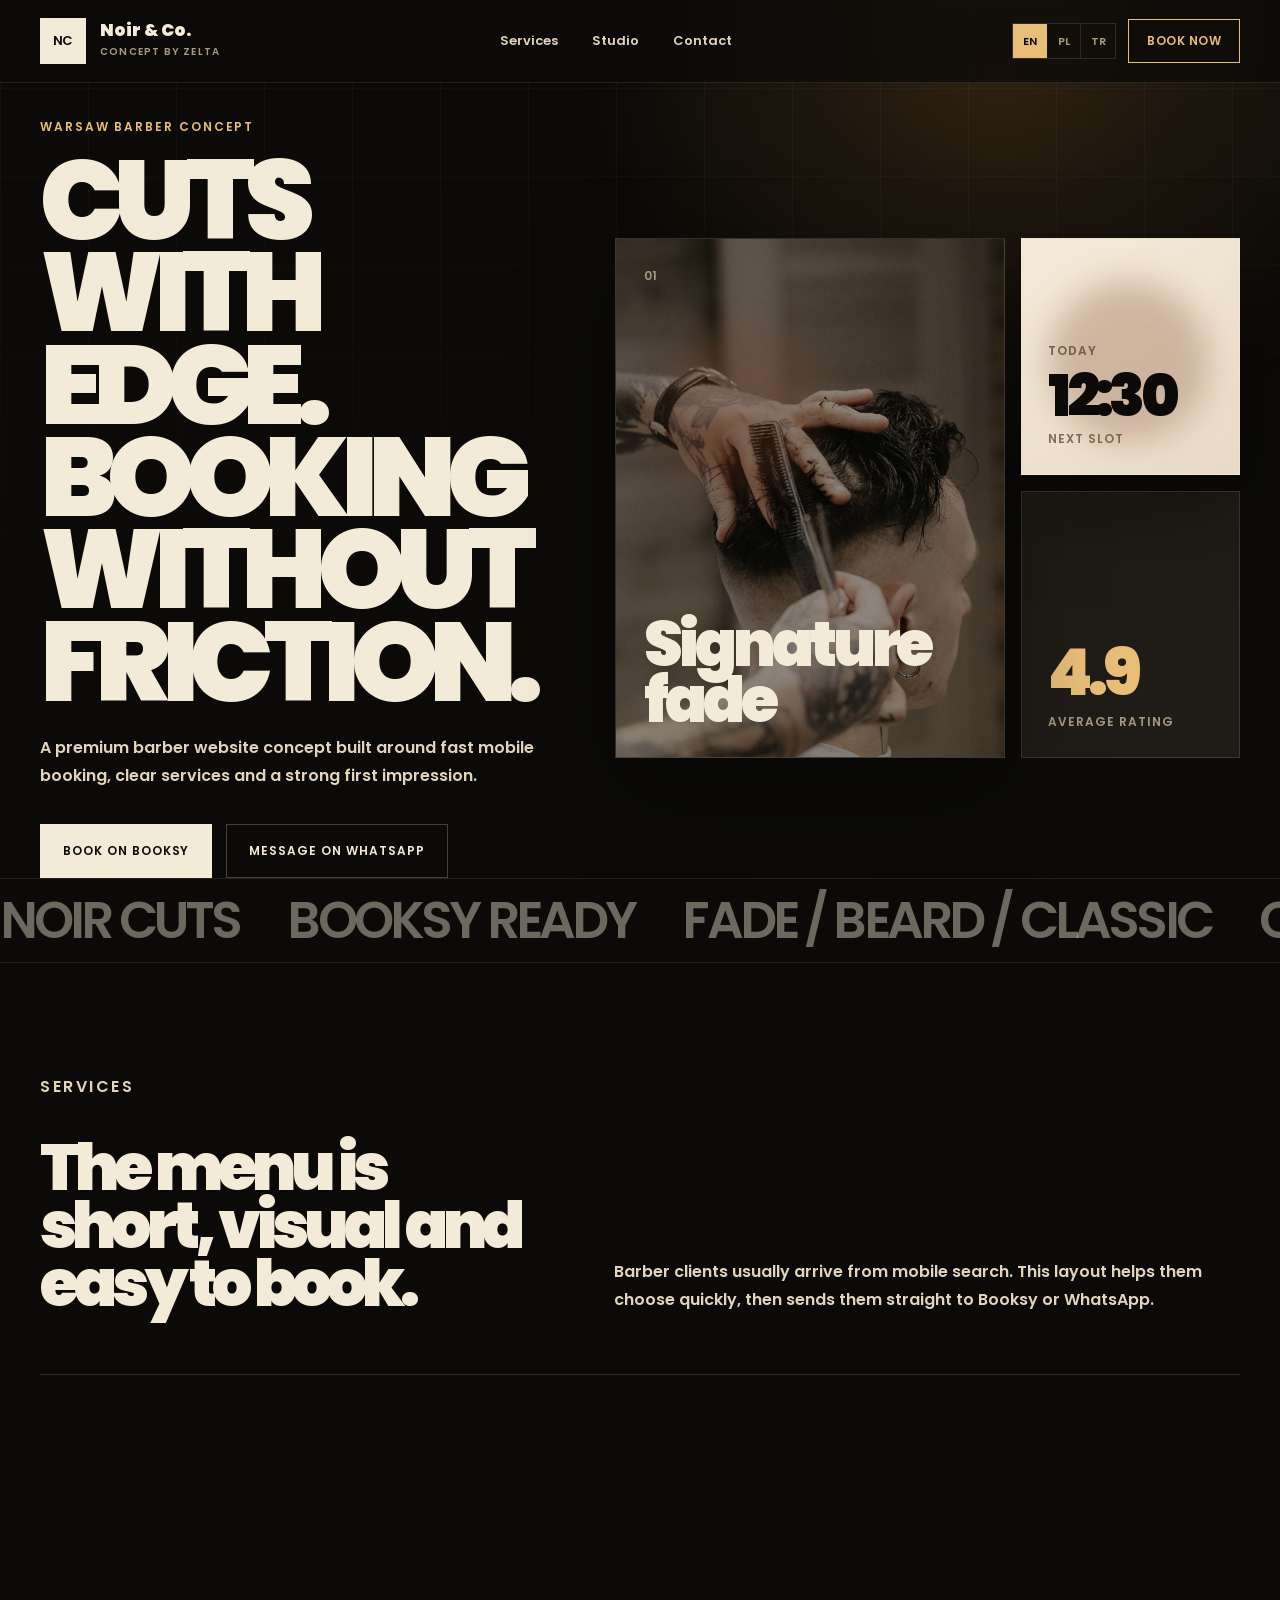
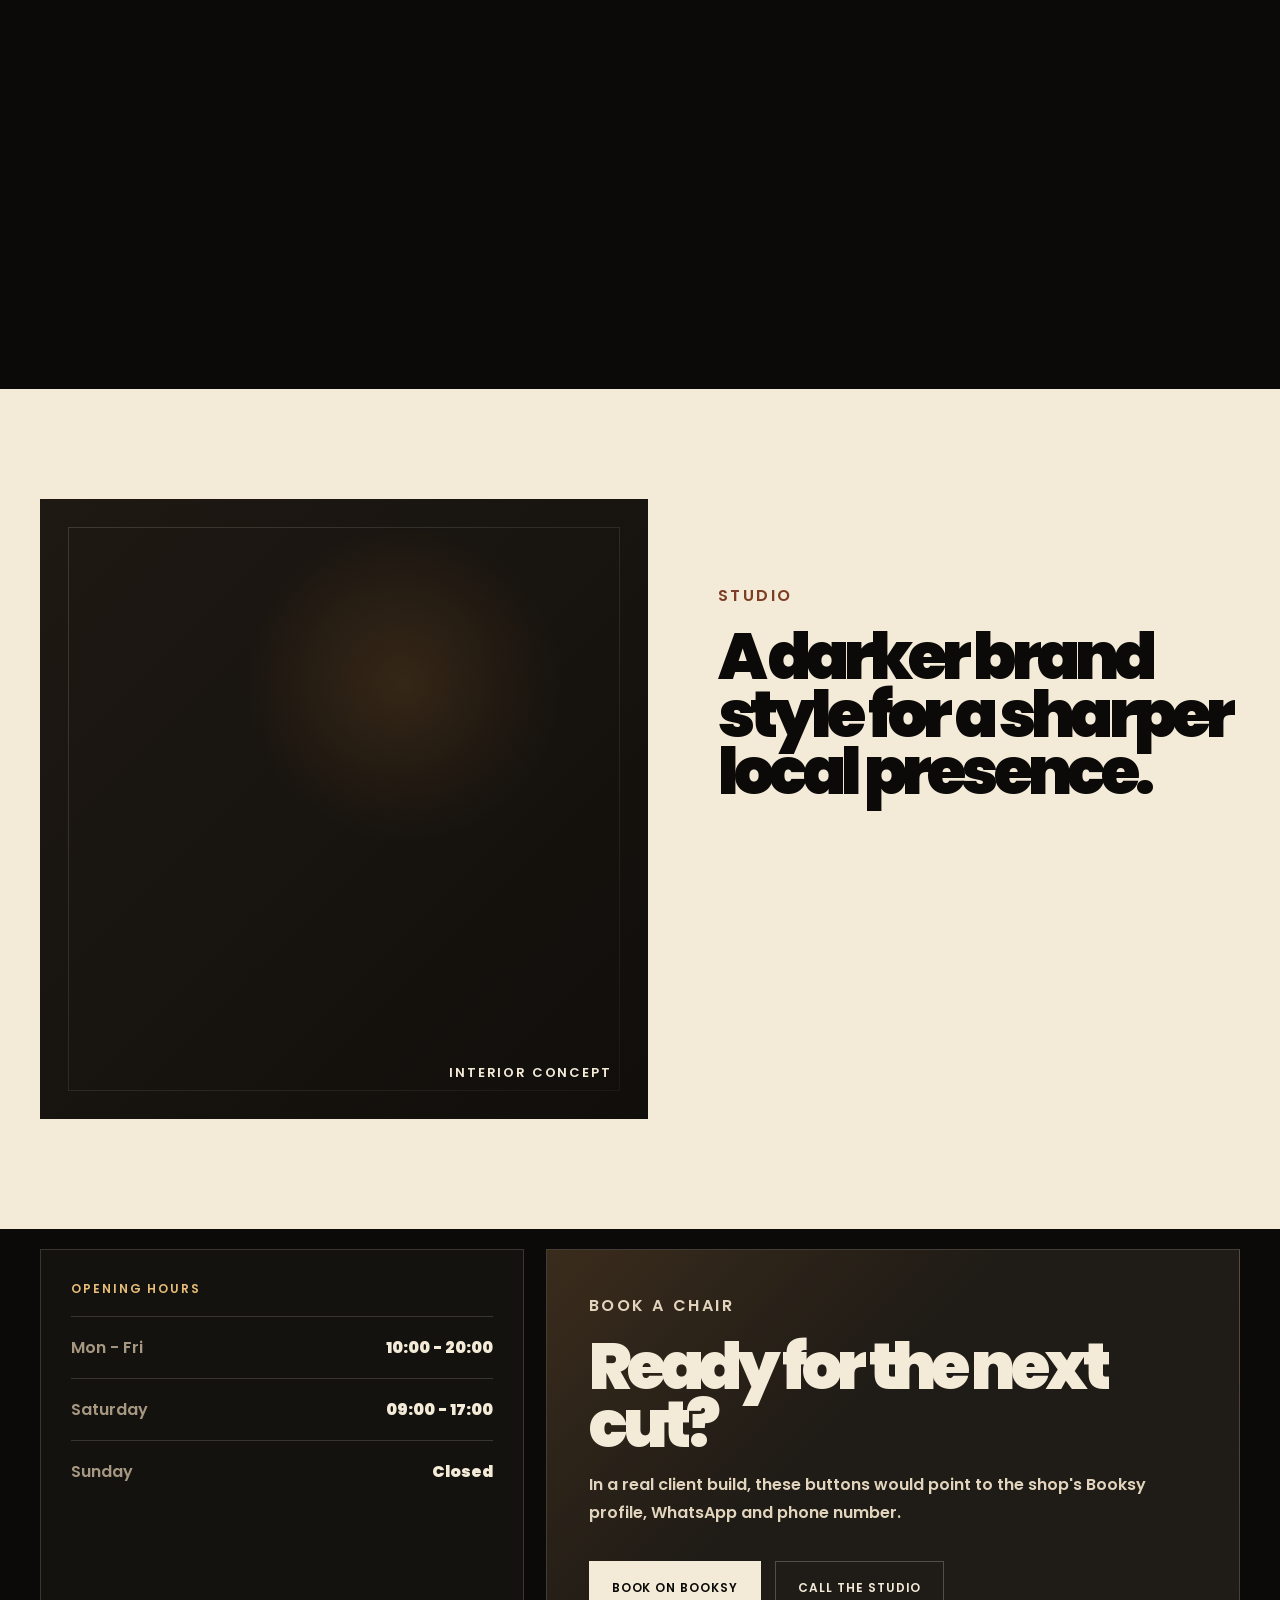
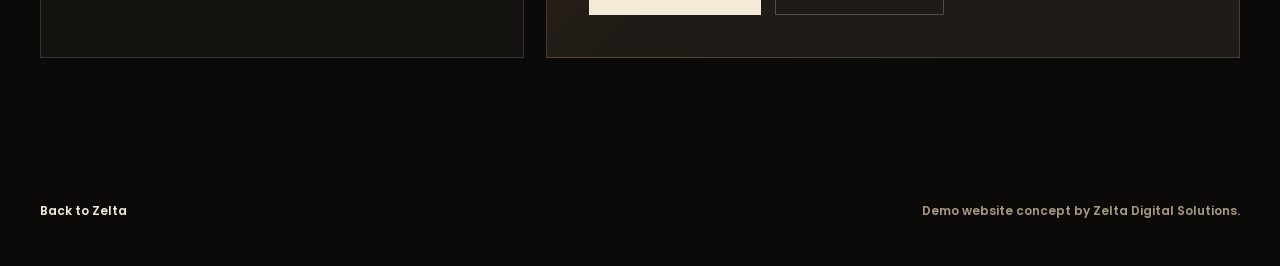
==== commit 4b85d895: "Add barber demo photography" ====
--- a/demo/barber/index.html
+++ b/demo/barber/index.html
@@ -5,7 +5,7 @@
     <meta name="viewport" content="width=device-width, initial-scale=1.0" />
     <meta
       name="description"
-      content="A multilingual barber shop website concept by Zelta with Booksy-focused booking, services, pricing and local trust sections."
+      content="A multilingual barber shop website concept by Zelta with Booksy-focused booking, service menus and local trust sections."
     />
     <meta name="robots" content="index, follow, max-image-preview:large" />
     <meta name="referrer" content="strict-origin-when-cross-origin" />
@@ -39,8 +39,10 @@
       crossorigin
     />
     <title>Noir & Co. Barber Studio | Concept by Zelta</title>
-    <link rel="stylesheet" href="barber.css?v=20260616-2" />
-    <script src="barber.js?v=20260616-2" defer></script>
+    <link rel="preload" href="assets/barber-hero.jpg" as="image" />
+    <link rel="preload" href="assets/barber-studio.jpg" as="image" />
+    <link rel="stylesheet" href="barber.css?v=20260616-3" />
+    <script src="barber.js?v=20260616-3" defer></script>
   </head>
   <body>
     <a class="skip-link" href="#main" data-i18n="skip">Skip to content</a>
@@ -58,7 +60,6 @@
         <div class="nav-links" id="nav-links">
           <a href="#services" data-i18n="navServices">Services</a>
           <a href="#studio" data-i18n="navStudio">Studio</a>
-          <a href="#pricing" data-i18n="navPricing">Pricing</a>
           <a href="#contact" data-i18n="navContact">Contact</a>
         </div>
 
@@ -112,6 +113,7 @@
 
           <div class="hero-visual" aria-hidden="true">
             <div class="photo-window photo-window-large">
+              <img src="assets/barber-hero.jpg" alt="" loading="eager" decoding="async" />
               <span>01</span>
               <strong data-i18n="visualCut">Signature fade</strong>
             </div>
@@ -179,15 +181,12 @@
       <section class="section studio-section" id="studio">
         <div class="shell studio-grid">
           <div class="studio-image" aria-hidden="true">
+            <img src="assets/barber-studio.jpg" alt="" loading="lazy" decoding="async" />
             <span data-i18n="studioImage">Interior concept</span>
           </div>
           <div class="studio-copy">
             <p class="eyebrow" data-i18n="studioKicker">Studio</p>
             <h2 data-i18n="studioTitle">A darker brand style for a sharper local presence.</h2>
-            <p data-i18n="studioCopy">
-              The page gives the barber shop a premium visual language without hiding the practical
-              details customers need: services, prices, hours and booking.
-            </p>
             <div class="feature-list">
               <div>
                 <span>01</span>
@@ -202,21 +201,6 @@
                 <strong data-i18n="feature3">Mobile-first service menu</strong>
               </div>
             </div>
-          </div>
-        </div>
-      </section>
-
-      <section class="section pricing-section" id="pricing">
-        <div class="shell pricing-grid">
-          <div>
-            <p class="eyebrow" data-i18n="pricingKicker">Pricing</p>
-            <h2 data-i18n="pricingTitle">A price board that feels like part of the brand.</h2>
-          </div>
-          <div class="price-board">
-            <div><span data-i18n="price1Name">Skin fade</span><strong>90 PLN</strong></div>
-            <div><span data-i18n="price2Name">Classic cut</span><strong>75 PLN</strong></div>
-            <div><span data-i18n="price3Name">Beard trim</span><strong>55 PLN</strong></div>
-            <div><span data-i18n="price4Name">Cut + beard</span><strong>130 PLN</strong></div>
           </div>
         </div>
       </section>
--- a/demo/barber/barber.css
+++ b/demo/barber/barber.css
@@ -350,11 +350,21 @@
   overflow: hidden;
   min-height: 520px;
   border: 1px solid rgba(244, 234, 216, 0.14);
-  background:
-    linear-gradient(145deg, rgba(11, 10, 8, 0.18), rgba(11, 10, 8, 0.78)),
-    radial-gradient(circle at 55% 35%, rgba(231, 189, 120, 0.32), transparent 22%),
-    linear-gradient(135deg, #332820, #11100e 68%);
+  background: linear-gradient(135deg, #332820, #11100e 68%);
   box-shadow: var(--shadow);
+}
+
+.photo-window img,
+.studio-image img {
+  position: absolute;
+  inset: 0;
+  width: 100%;
+  height: 100%;
+  object-fit: cover;
+}
+
+.photo-window img {
+  filter: saturate(0.82) brightness(0.72);
 }
 
 .photo-window::before,
@@ -379,7 +389,7 @@
   width: 160px;
   height: 160px;
   border-radius: 50%;
-  background: rgba(124, 63, 36, 0.42);
+  background: rgba(124, 63, 36, 0.28);
   filter: blur(16px);
 }
 
@@ -562,11 +572,11 @@
   position: relative;
   min-height: 620px;
   overflow: hidden;
-  background:
-    linear-gradient(135deg, rgba(11, 10, 8, 0.2), rgba(11, 10, 8, 0.72)),
-    repeating-linear-gradient(90deg, transparent 0 26px, rgba(231, 189, 120, 0.08) 26px 28px),
-    radial-gradient(circle at 60% 30%, rgba(201, 133, 60, 0.52), transparent 28%),
-    #201a14;
+  background: #201a14;
+}
+
+.studio-image img {
+  filter: saturate(0.8) brightness(0.72);
 }
 
 .studio-image::before {
@@ -574,30 +584,37 @@
   inset: 28px;
   content: "";
   border: 1px solid rgba(244, 234, 216, 0.18);
+  z-index: 1;
+}
+
+.studio-image::after {
+  position: absolute;
+  inset: 0;
+  content: "";
+  background:
+    linear-gradient(135deg, rgba(11, 10, 8, 0.08), rgba(11, 10, 8, 0.74)),
+    radial-gradient(circle at 60% 30%, rgba(201, 133, 60, 0.28), transparent 28%);
+  z-index: 1;
 }
 
 .studio-image span {
   position: absolute;
   right: 36px;
   bottom: 36px;
+  z-index: 2;
   color: var(--paper);
   font-size: 13px;
   letter-spacing: 0.14em;
   text-transform: uppercase;
 }
 
-.studio-copy .eyebrow,
-.pricing-section .eyebrow {
+.studio-copy .eyebrow {
   color: var(--rust);
 }
 
-.studio-copy p {
-  color: #6d5f4d;
-}
-
 .feature-list {
   display: grid;
-  margin-top: 36px;
+  margin-top: 18px;
   gap: 12px;
 }
 
@@ -619,38 +636,6 @@
 
 .feature-list strong {
   font-size: 18px;
-}
-
-.pricing-grid {
-  display: grid;
-  grid-template-columns: 0.78fr 1fr;
-  gap: 70px;
-  align-items: start;
-}
-
-.price-board {
-  border: 1px solid var(--line);
-}
-
-.price-board div {
-  display: flex;
-  min-height: 78px;
-  padding: 0 26px;
-  align-items: center;
-  justify-content: space-between;
-  border-bottom: 1px solid var(--line);
-}
-
-.price-board div:last-child {
-  border-bottom: 0;
-}
-
-.price-board span {
-  color: var(--paper-soft);
-}
-
-.price-board strong {
-  color: var(--amber-light);
 }
 
 .contact-section {
@@ -707,8 +692,7 @@
 
 @media (prefers-reduced-motion: no-preference) {
   .service-row,
-  .feature-list div,
-  .price-board div {
+  .feature-list div {
     opacity: 0;
     transform: translateY(18px);
     transition:
@@ -717,8 +701,7 @@
   }
 
   .service-row.is-visible,
-  .feature-list div.is-visible,
-  .price-board div.is-visible {
+  .feature-list div.is-visible {
     opacity: 1;
     transform: translateY(0);
   }
@@ -772,7 +755,6 @@
   .hero-grid,
   .split-heading,
   .studio-grid,
-  .pricing-grid,
   .contact-grid {
     grid-template-columns: 1fr;
   }
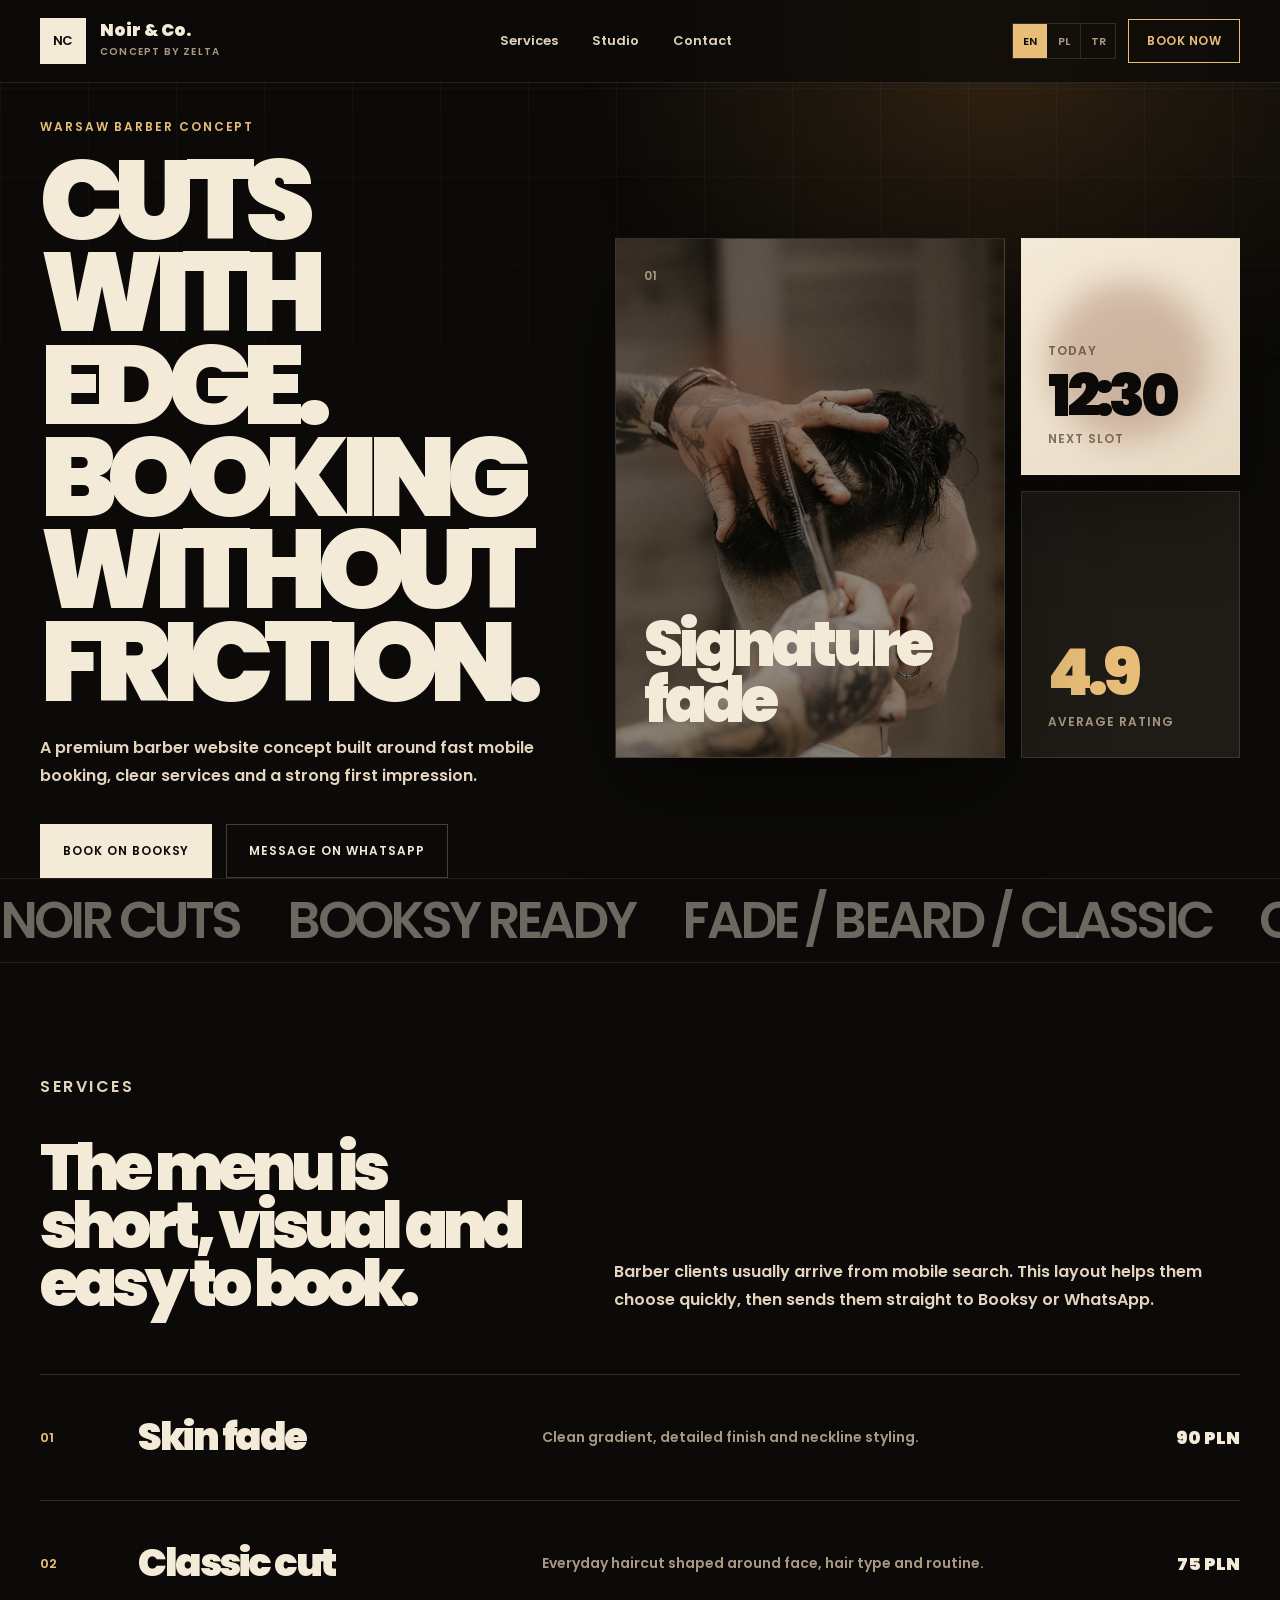
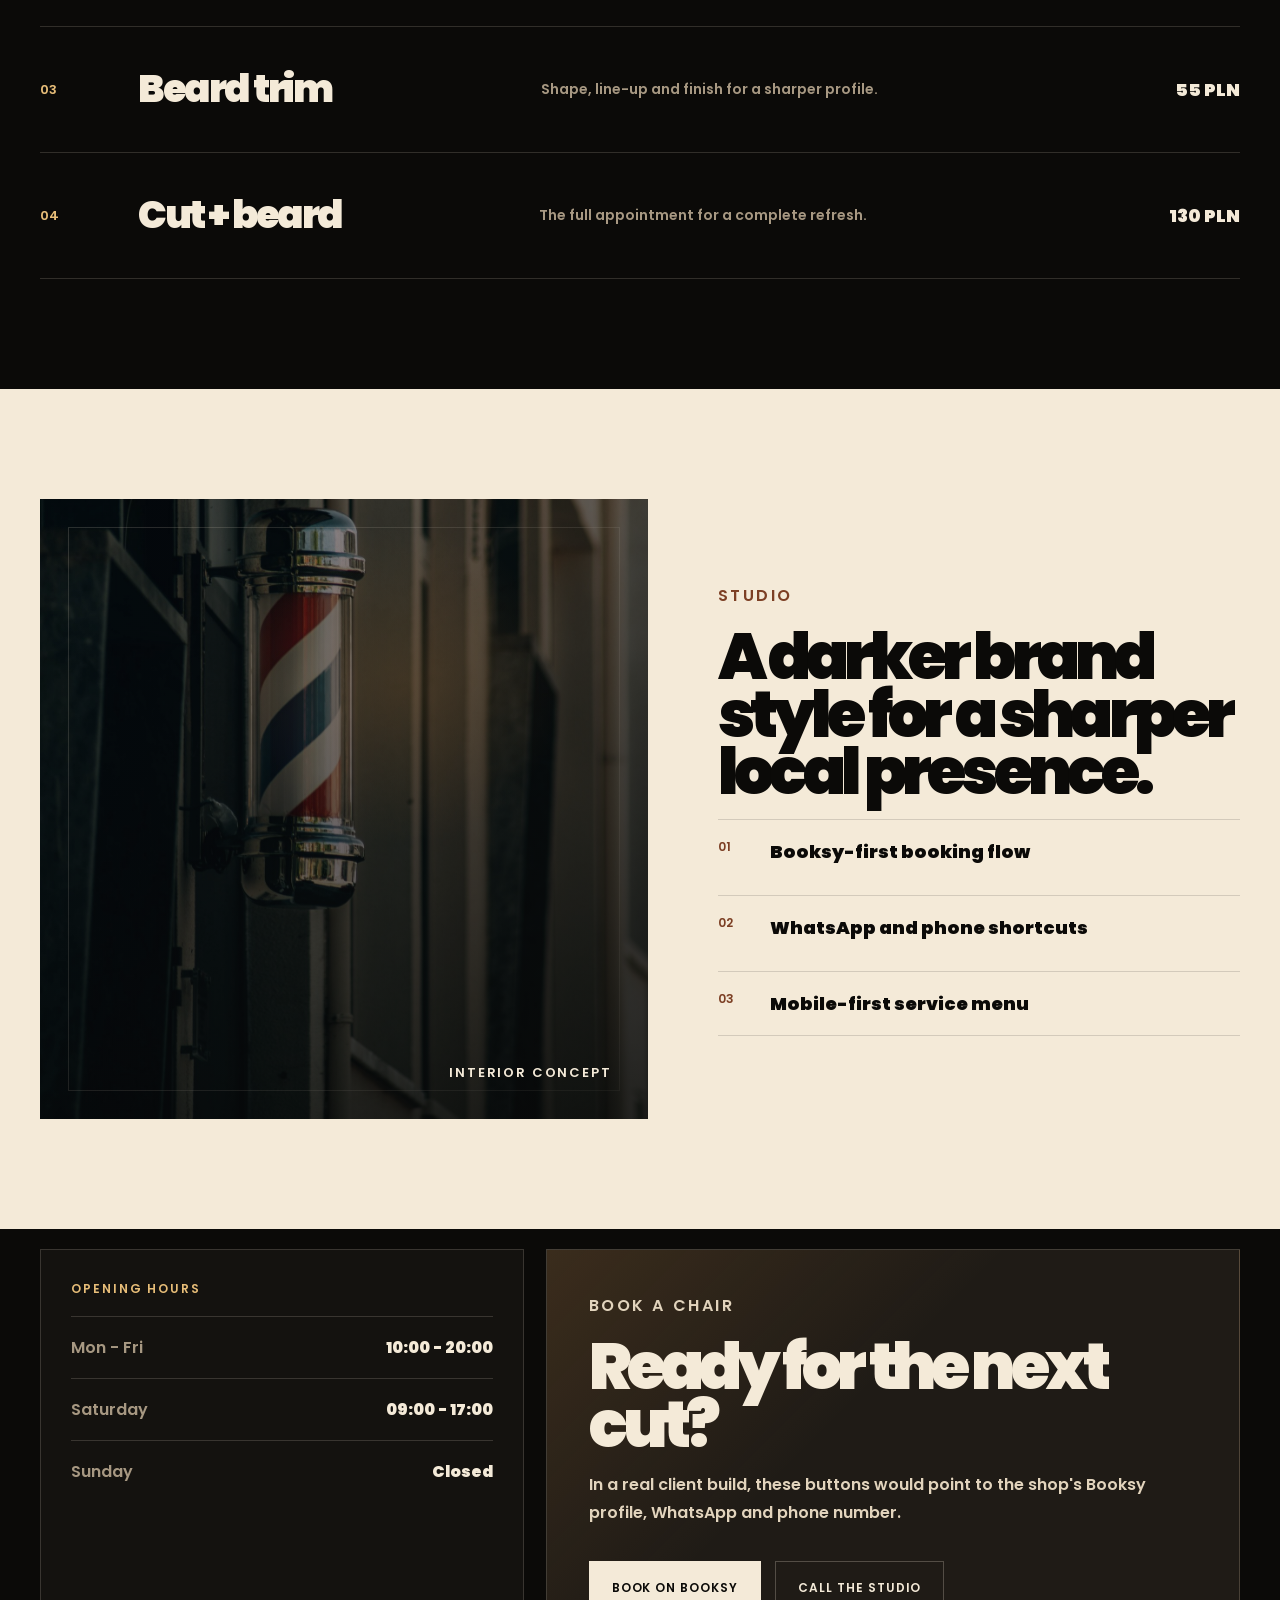
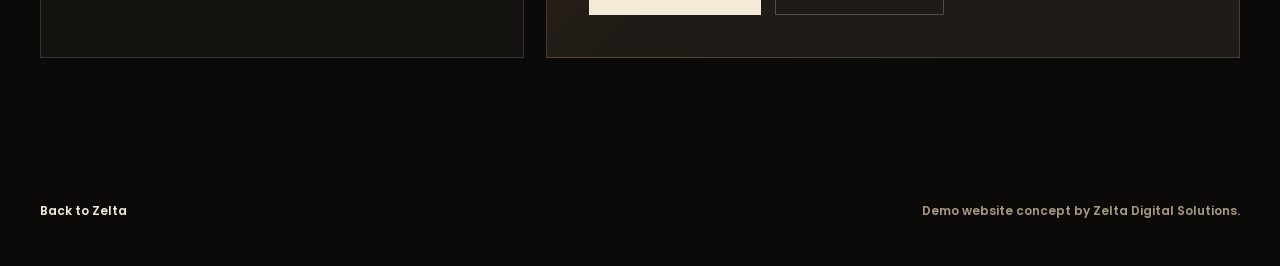
==== commit 8b8864a8: "Allow Tag Assistant inline styles" ====
--- a/demo/barber/index.html
+++ b/demo/barber/index.html
@@ -1,6 +1,15 @@
 <!doctype html>
 <html lang="en">
   <head>
+    <!-- Google Tag Manager -->
+    <script>
+      (function(w,d,s,l,i){w[l]=w[l]||[];w[l].push({'gtm.start':
+      new Date().getTime(),event:'gtm.js'});var f=d.getElementsByTagName(s)[0],
+      j=d.createElement(s),dl=l!='dataLayer'?'&l='+l:'';j.async=true;j.src=
+      'https://www.googletagmanager.com/gtm.js?id='+i+dl;f.parentNode.insertBefore(j,f);
+      })(window,document,'script','dataLayer','GTM-TG7ZQ787');
+    </script>
+    <!-- End Google Tag Manager -->
     <meta charset="UTF-8" />
     <meta name="viewport" content="width=device-width, initial-scale=1.0" />
     <meta
@@ -11,7 +20,7 @@
     <meta name="referrer" content="strict-origin-when-cross-origin" />
     <meta
       http-equiv="Content-Security-Policy"
-      content="default-src 'self'; base-uri 'none'; connect-src 'none'; font-src 'self'; form-action 'none'; frame-src 'none'; img-src 'self' data:; object-src 'none'; script-src 'self'; style-src 'self'; upgrade-insecure-requests"
+      content="default-src 'self'; base-uri 'none'; connect-src https://www.google-analytics.com https://region1.google-analytics.com https://analytics.google.com https://www.googletagmanager.com https://tagmanager.google.com https://tagassistant.google.com; font-src 'self'; form-action 'none'; frame-src https://www.googletagmanager.com https://tagmanager.google.com https://tagassistant.google.com; img-src 'self' data: https://www.google-analytics.com https://www.googletagmanager.com https://tagmanager.google.com https://tagassistant.google.com; object-src 'none'; script-src 'self' https://www.googletagmanager.com https://tagmanager.google.com https://tagassistant.google.com 'sha256-e0figgu2rEnt+9bxmlTLboBURaJGK2XrfyH6bnZHnjw='; style-src 'self' 'unsafe-inline' https://tagmanager.google.com https://tagassistant.google.com; upgrade-insecure-requests"
     />
     <meta name="theme-color" content="#0b0a08" />
     <meta property="og:type" content="website" />
@@ -45,6 +54,9 @@
     <script src="barber.js?v=20260616-3" defer></script>
   </head>
   <body>
+    <!-- Google Tag Manager (noscript) -->
+    <noscript><iframe src="https://www.googletagmanager.com/ns.html?id=GTM-TG7ZQ787" height="0" width="0" hidden title="Google Tag Manager"></iframe></noscript>
+    <!-- End Google Tag Manager (noscript) -->
     <a class="skip-link" href="#main" data-i18n="skip">Skip to content</a>
 
     <header class="site-header">
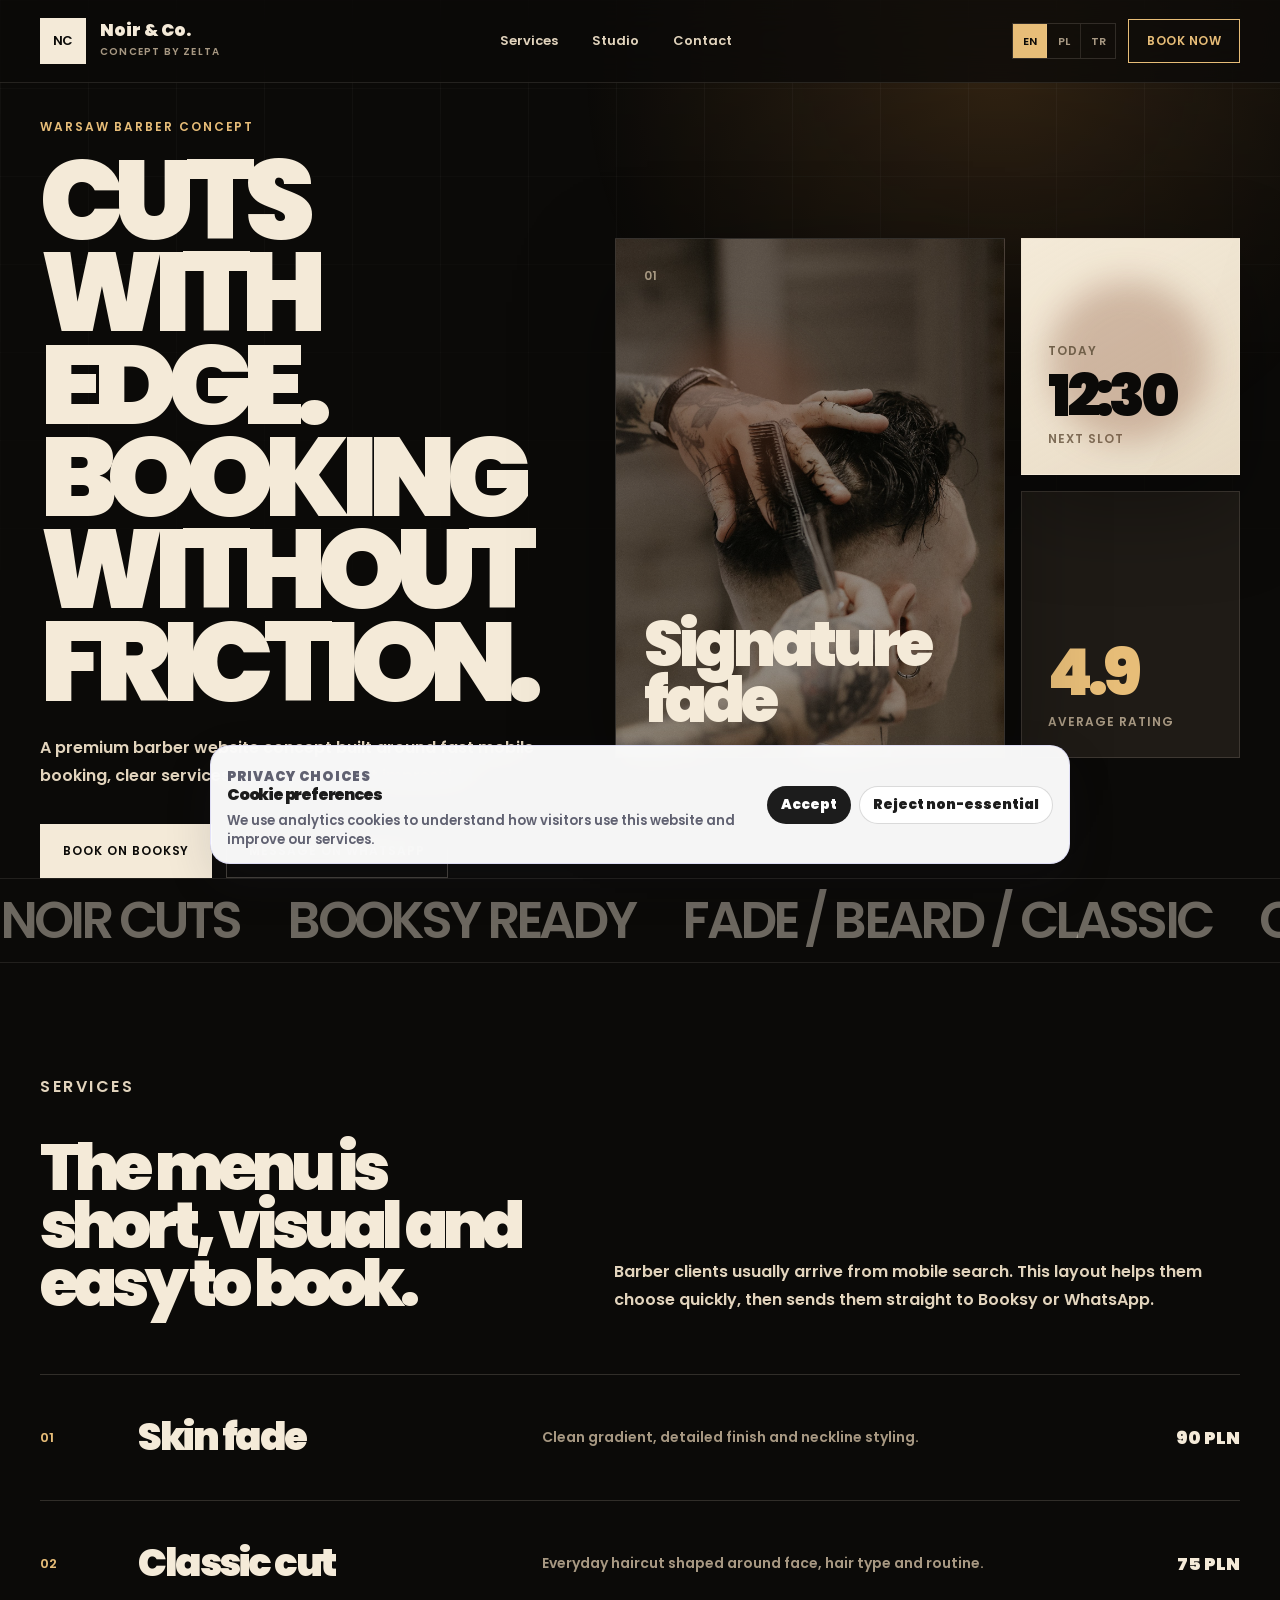
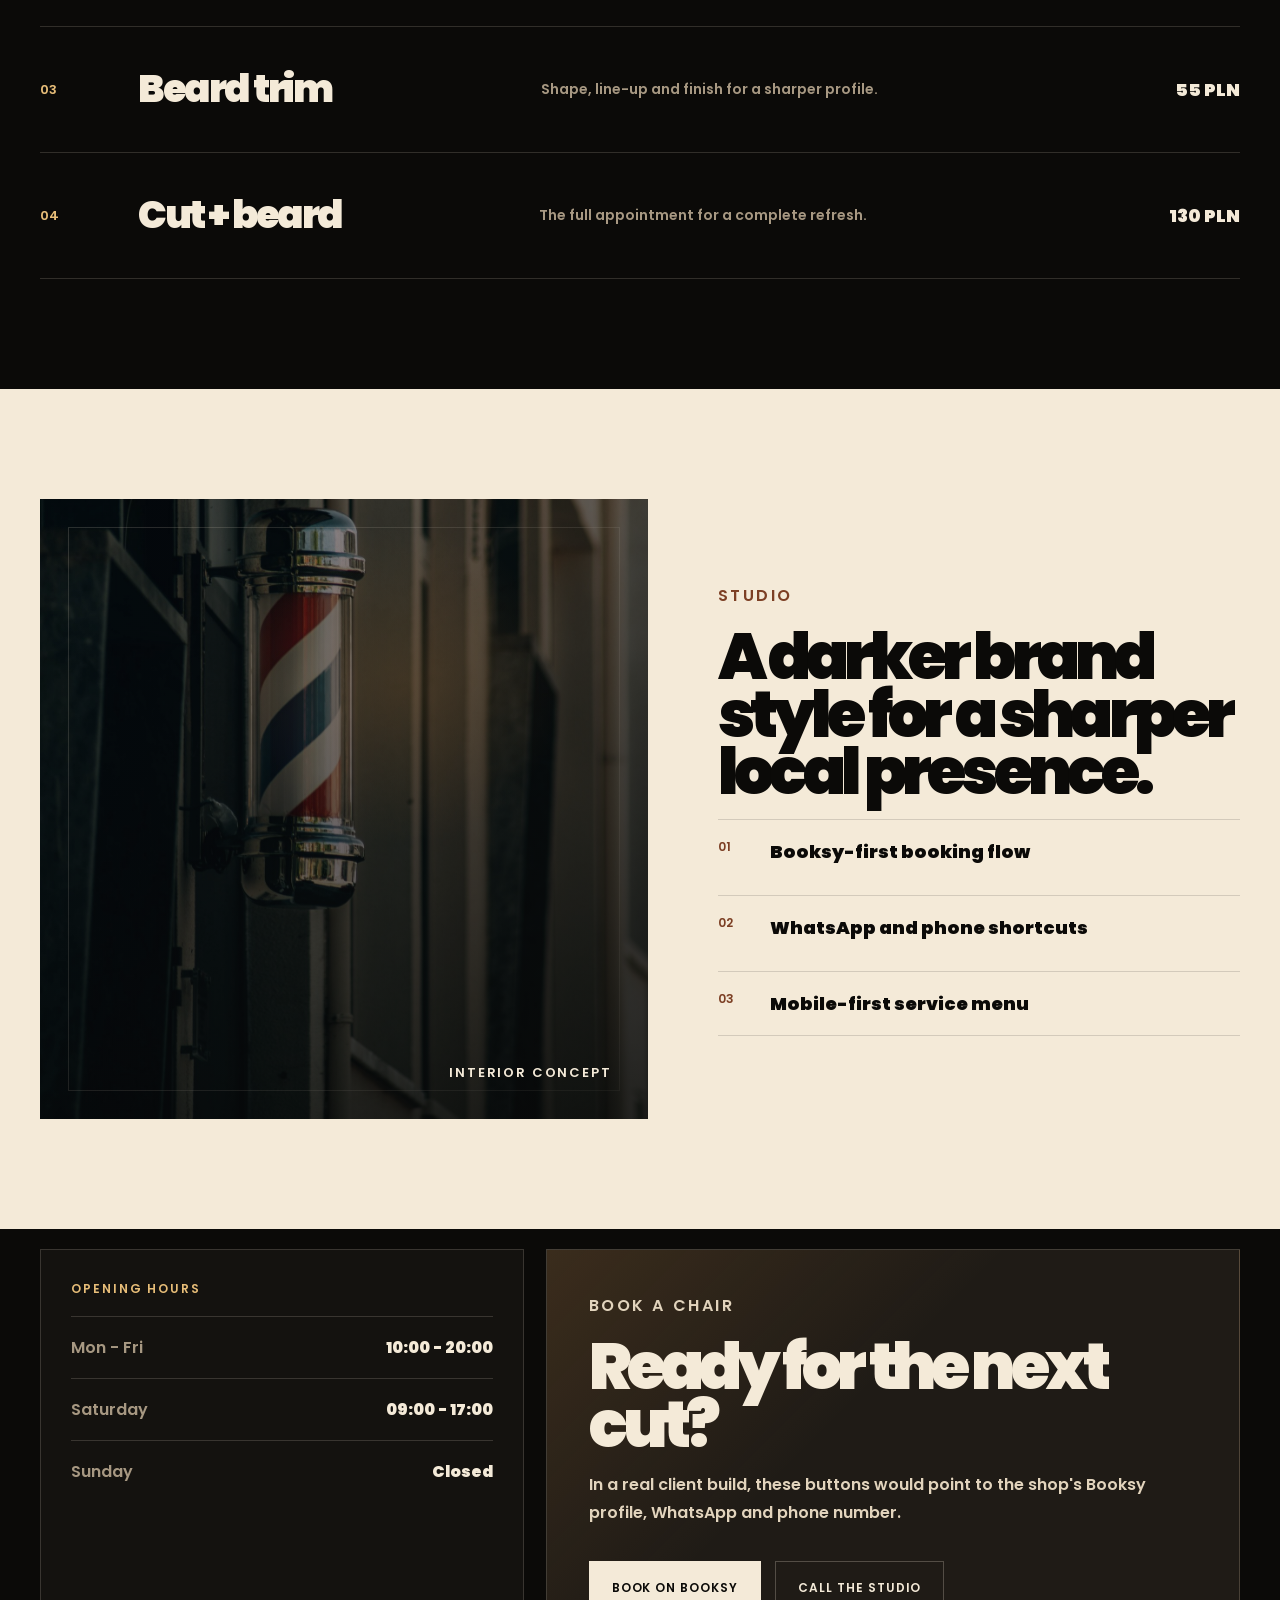
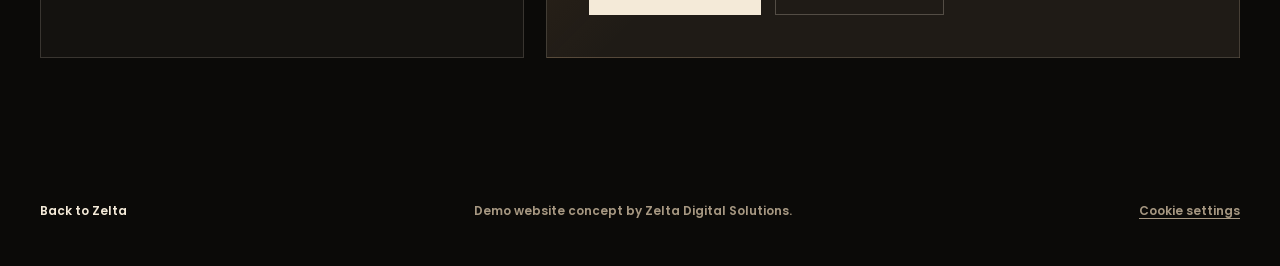
==== commit 0d97ee95: "Add cookie consent controls" ====
--- a/demo/barber/index.html
+++ b/demo/barber/index.html
@@ -1,6 +1,7 @@
 <!doctype html>
 <html lang="en">
   <head>
+    <script src="../../consent-default.js"></script>
     <!-- Google Tag Manager -->
     <script>
       (function(w,d,s,l,i){w[l]=w[l]||[];w[l].push({'gtm.start':
@@ -51,7 +52,9 @@
     <link rel="preload" href="assets/barber-hero.jpg" as="image" />
     <link rel="preload" href="assets/barber-studio.jpg" as="image" />
     <link rel="stylesheet" href="barber.css?v=20260616-3" />
+    <link rel="stylesheet" href="../../cookie-consent.css" />
     <script src="barber.js?v=20260616-3" defer></script>
+    <script src="../../cookie-consent.js" defer></script>
   </head>
   <body>
     <!-- Google Tag Manager (noscript) -->
@@ -250,6 +253,7 @@
     <footer class="footer shell">
       <a href="../../" data-i18n="backToZelta">Back to Zelta</a>
       <span data-i18n="footerNote">Demo website concept by Zelta Digital Solutions.</span>
+      <button class="footer-cookie-link" type="button" data-cookie-settings>Cookie settings</button>
     </footer>
   </body>
 </html>
--- a/cookie-consent.css
+++ b/cookie-consent.css
@@ -0,0 +1,210 @@
+.cookie-consent {
+  position: fixed;
+  right: clamp(16px, 4vw, 36px);
+  bottom: clamp(16px, 4vw, 36px);
+  left: clamp(16px, 4vw, 36px);
+  z-index: 10000;
+  display: grid;
+  grid-template-columns: 1fr;
+  gap: 12px;
+  max-width: 860px;
+  margin-inline: auto;
+  padding: 14px 16px;
+  color: #1c1c1c;
+  background: rgba(255, 255, 255, 0.96);
+  border: 1px solid rgba(109, 98, 240, 0.16);
+  border-radius: 20px;
+  box-shadow: 0 18px 48px rgba(32, 32, 55, 0.14);
+  backdrop-filter: blur(18px);
+  animation: cookieFadeIn 420ms ease both;
+}
+
+.cookie-consent[hidden],
+.cookie-modal-backdrop[hidden] {
+  display: none;
+}
+
+.cookie-consent__eyebrow,
+.cookie-modal__eyebrow {
+  margin: 0 0 8px;
+  color: #6d62f0;
+  font-size: 0.66rem;
+  font-weight: 800;
+  letter-spacing: 0.08em;
+  text-transform: uppercase;
+}
+
+.cookie-consent h2,
+.cookie-modal h2 {
+  margin: 0;
+  color: #1c1c1c;
+  font-size: 1rem;
+  line-height: 1.12;
+}
+
+.cookie-consent p,
+.cookie-modal p {
+  margin: 7px 0 0;
+  color: #606171;
+  font-size: 0.82rem;
+  line-height: 1.45;
+}
+
+.cookie-consent__actions,
+.cookie-modal__actions {
+  display: flex;
+  flex-wrap: wrap;
+  gap: 8px;
+  align-items: center;
+}
+
+.cookie-button {
+  display: inline-flex;
+  min-height: 38px;
+  align-items: center;
+  justify-content: center;
+  padding: 0 13px;
+  color: #1c1c1c;
+  font: inherit;
+  font-size: 0.86rem;
+  font-weight: 800;
+  border: 1px solid rgba(28, 28, 28, 0.16);
+  border-radius: 999px;
+  background: #ffffff;
+  cursor: pointer;
+  transition: transform 180ms ease, border-color 180ms ease, box-shadow 180ms ease;
+}
+
+@keyframes cookieFadeIn {
+  from {
+    opacity: 0;
+    transform: translateY(14px) scale(0.985);
+  }
+
+  to {
+    opacity: 1;
+    transform: translateY(0) scale(1);
+  }
+}
+
+.cookie-button:hover,
+.cookie-button:focus-visible {
+  transform: translateY(-1px);
+  border-color: rgba(28, 28, 28, 0.35);
+  box-shadow: 0 12px 28px rgba(28, 28, 28, 0.12);
+  outline: none;
+}
+
+.cookie-button--primary {
+  color: #ffffff;
+  background: #1c1c1c;
+  border-color: transparent;
+}
+
+.cookie-button--ghost {
+  color: #1c1c1c;
+  background: rgba(255, 255, 255, 0.92);
+}
+
+.cookie-modal-backdrop {
+  position: fixed;
+  inset: 0;
+  z-index: 10001;
+  display: grid;
+  place-items: center;
+  padding: 18px;
+  background: rgba(14, 15, 25, 0.42);
+  backdrop-filter: blur(8px);
+}
+
+.cookie-modal {
+  width: min(500px, 100%);
+  padding: clamp(18px, 3vw, 26px);
+  color: #1c1c1c;
+  background: #ffffff;
+  border: 1px solid rgba(109, 98, 240, 0.16);
+  border-radius: 24px;
+  box-shadow: 0 28px 90px rgba(14, 15, 25, 0.28);
+}
+
+.cookie-toggle {
+  display: flex;
+  gap: 14px;
+  align-items: flex-start;
+  margin: 20px 0;
+  padding: 16px;
+  border: 1px solid rgba(109, 98, 240, 0.14);
+  border-radius: 20px;
+  background: #f7f7fc;
+  cursor: pointer;
+}
+
+.cookie-toggle input {
+  width: 22px;
+  height: 22px;
+  margin-top: 3px;
+  accent-color: #6d62f0;
+}
+
+.cookie-toggle strong {
+  display: block;
+  color: #1c1c1c;
+}
+
+.cookie-toggle span {
+  display: block;
+  margin-top: 4px;
+  color: #606171;
+  font-size: 0.92rem;
+  line-height: 1.5;
+}
+
+.footer-cookie-link {
+  padding: 0;
+  color: inherit;
+  font: inherit;
+  text-decoration: underline;
+  text-underline-offset: 3px;
+  background: transparent;
+  border: 0;
+  cursor: pointer;
+}
+
+.footer-cookie-link:hover,
+.footer-cookie-link:focus-visible {
+  color: #6d62f0;
+  outline: none;
+}
+
+@media (min-width: 760px) {
+  .cookie-consent {
+    grid-template-columns: minmax(0, 1fr) auto;
+    align-items: center;
+  }
+
+  .cookie-consent__actions {
+    justify-content: flex-end;
+  }
+}
+
+@media (max-width: 560px) {
+  .cookie-consent__actions,
+  .cookie-modal__actions {
+    flex-direction: column;
+    align-items: stretch;
+  }
+
+  .cookie-button {
+    width: 100%;
+  }
+}
+
+@media (prefers-reduced-motion: reduce) {
+  .cookie-consent {
+    animation: none;
+  }
+
+  .cookie-button {
+    transition: none;
+  }
+}
